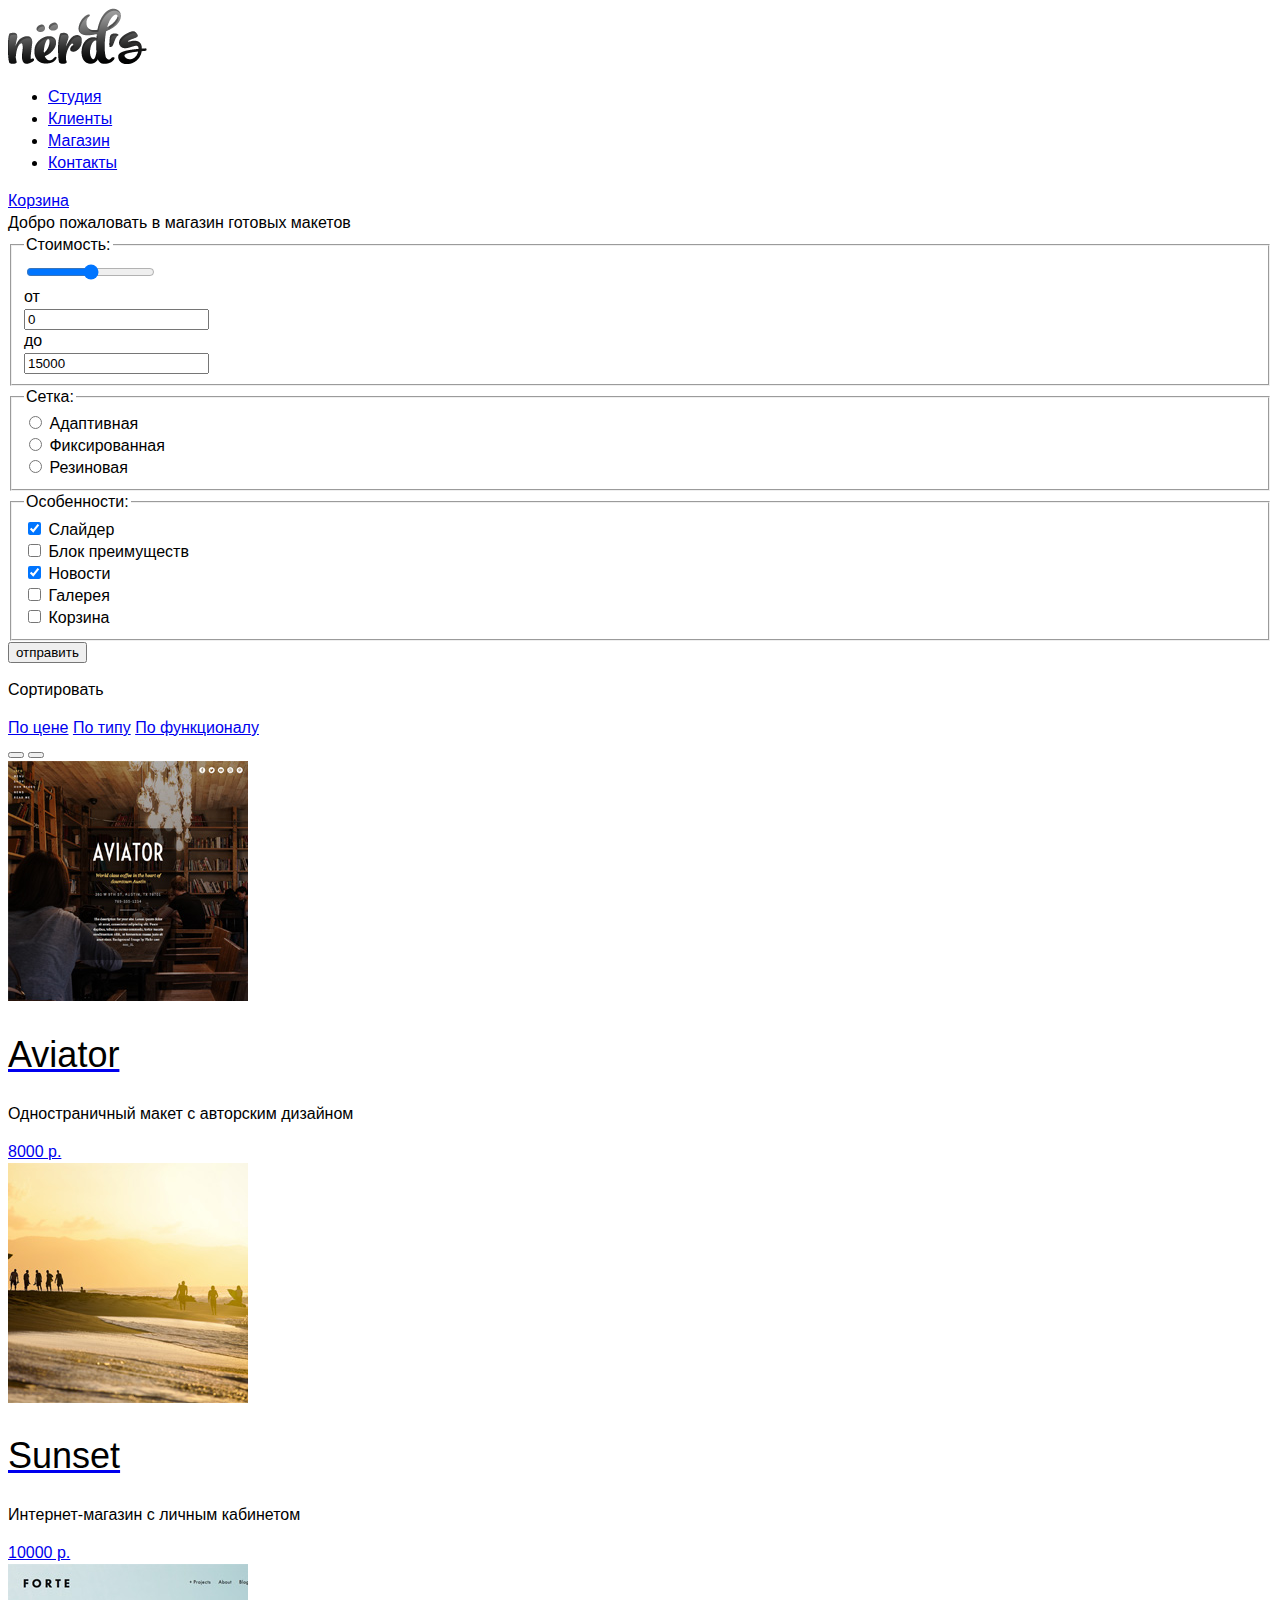
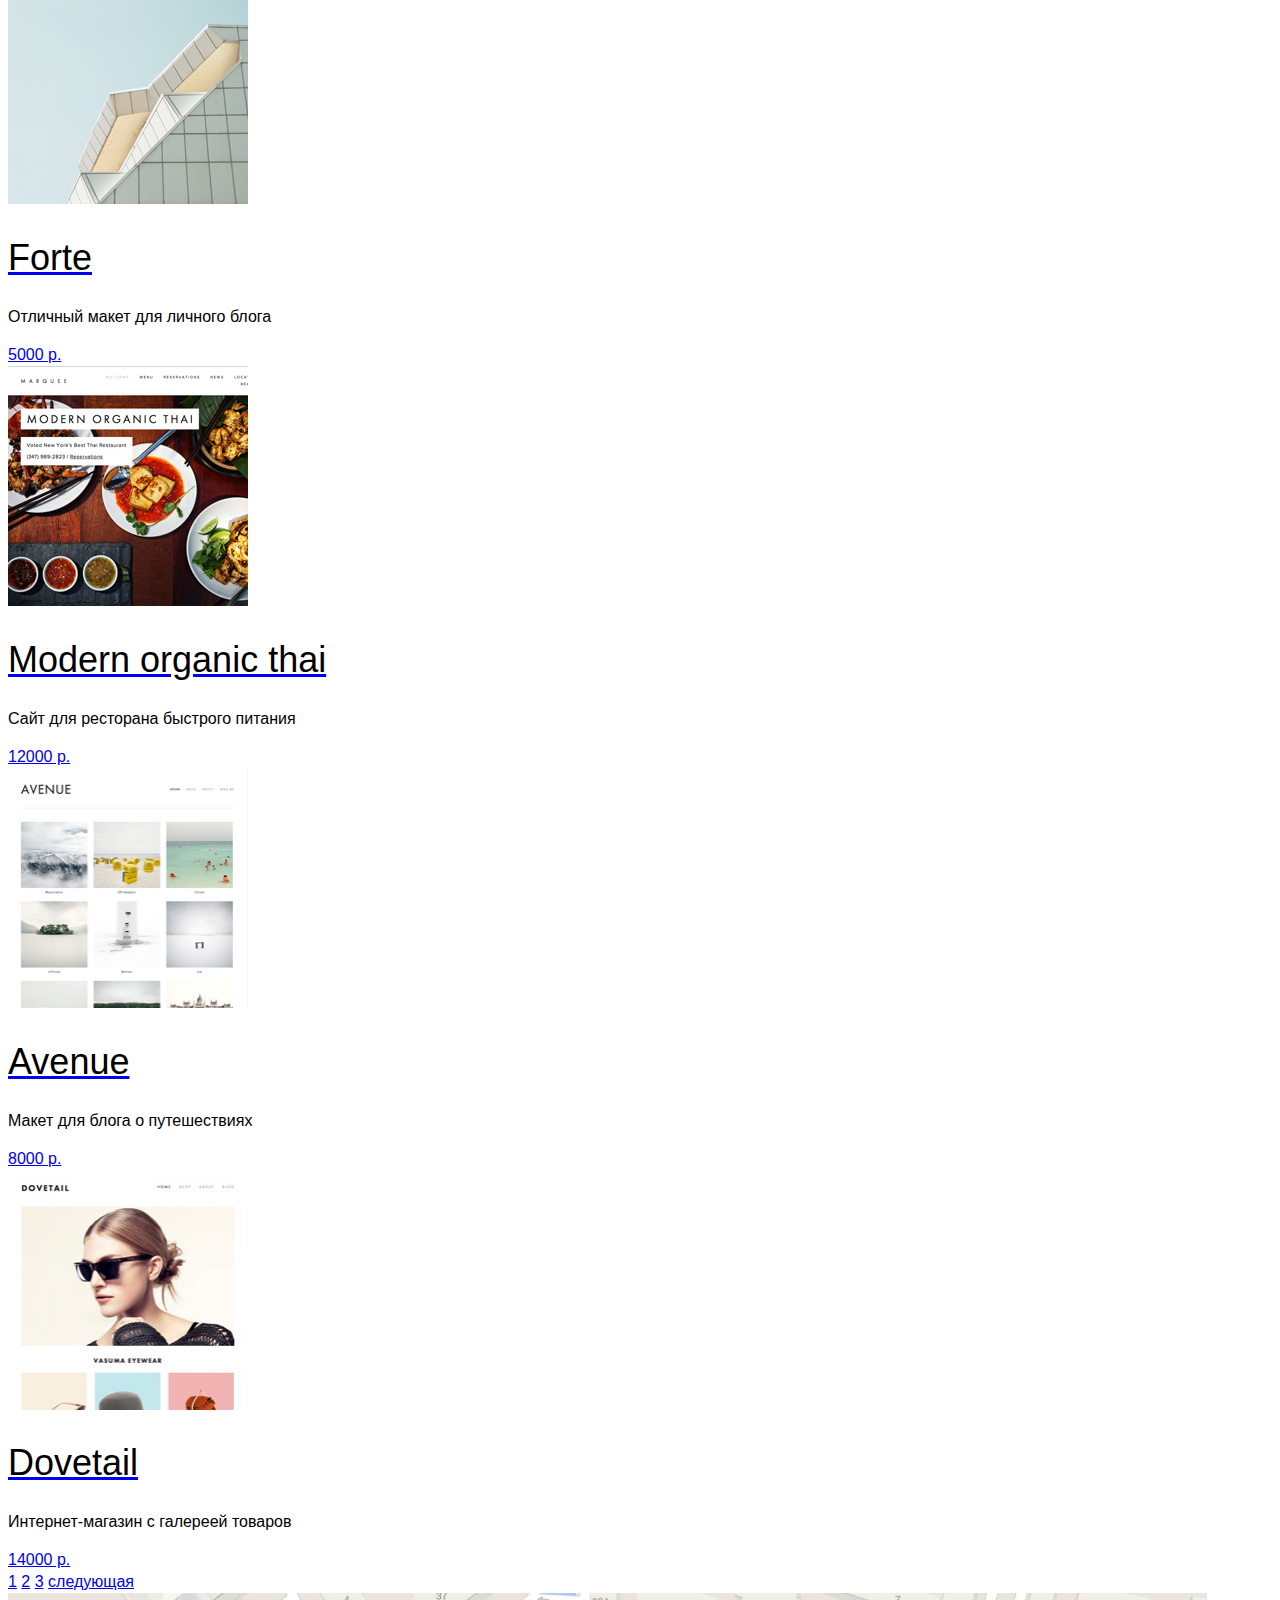
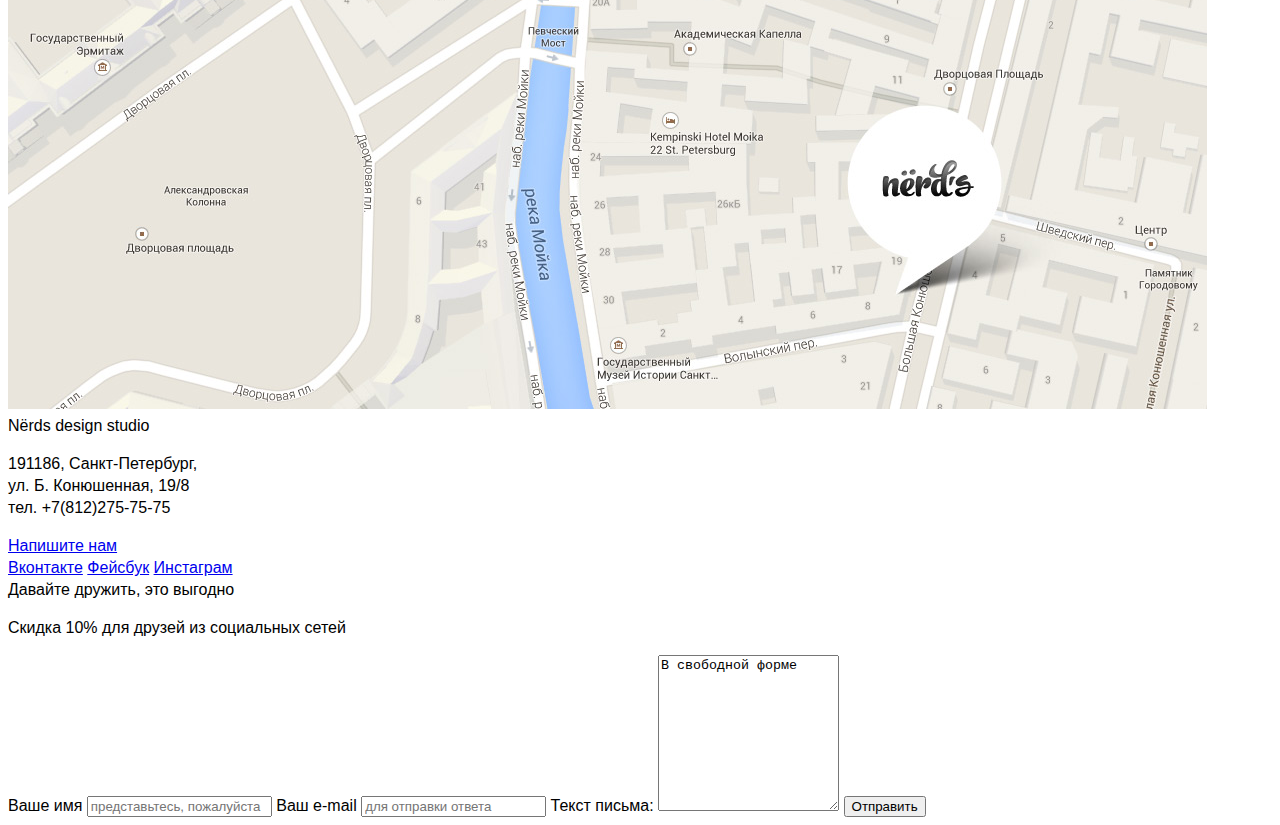
==== catalog.html @ 2f283fb2 "Внес правки" ====
<!DOCTYPE html>
<html lang="ru">
<head>
	<meta charset="utf-8">
	<title>Нёрдс</title>
	<link href="css/style.css" rel="stylesheet">
</head>
<body>
	<header class="main-header">
		<div class="container">
			<div class="index-logo">
        <img src="img/header-logo.png" width="139" height="56" alt="Нёрдс">
      </div>
			<nav class="main-navigation">
				<ul>
					<li class="active">
						<a href="#">Студия</a>
					</li>
					<li>
						<a href="#">Клиенты</a>
					</li>
					<li>
						<a href="#">Магазин</a>
					</li>
					<li>
						<a href="#">Контакты</a>
					</li>
				</ul>
			</nav>
			<div class="user-block">
      	<a href="#" class="basket">Корзина</a>
			</div>
			<div class="header-slogan">Добро пожаловать в магазин  готовых макетов</div>
		</div>
	</header>
	<main class="container">
		<div class="sidebar">
			<form name="filter" action="/echo" method="get">
				<fieldset>
			  	<legend>Стоимость:</legend>
			  	<div class="price-range-wrapper">
			  		<input type="range" name="price-range" id="price-range-field">
			  	</div>
			  	<div class="from-field-wrapper">
			  	  <label for="from-field">от</label><br>
						<input type="text" name="from" value="0" id="from-field">
					</div>
					<div class="to-field-wrapper">
						<label for="to-field">до</label><br>
					  <input type="text" name="to" value="15000" id="to-field"><br>
					</div>
				</fieldset>
				<fieldset>
        	<legend>Сетка:</legend>
        	<div class="layout-field-wrapper">
						<input type="radio" name="layout" id="adaptive">
						<label for="adaptive">Адаптивная</label><br>
					</div>
					<div class="layout-field-wrapper">
						<input type="radio" name="layout" id="fixed">
						<label for="fixed">Фиксированная</label><br>
					</div>
					<div class="layout-field-wrapper">
						<input type="radio" name="layout" id="fluid">
						<label for="fluid">Резиновая</label><br>
					</div>
				</fieldset>
				<fieldset>
        	<legend>Особенности:</legend>
        	<div class="features-field-wrapper">
						<input type="checkbox" name="slider" id="slider-field" checked>
						<label for="slider-field">Слайдер</label><br>
					</div>
					<div class="features-field-wrapper">
        		<input type="checkbox" name="features" id="fetures-field">
        		<label for="fetures-field">Блок преимуществ</label><br>
        	</div>
        	<div class="features-field-wrapper">
        		<input type="checkbox" name="news" id="news-field" checked>
        		<label for="news-field">Новости</label><br>
        	</div>
        	<div class="features-field-wrapper">
        		<input type="checkbox" name="gallery" id="gallery-field">
        		<label for="gallery-field">Галерея</label><br>
        	</div>
        	<div class="features-field-wrapper">
        		<input type="checkbox" name="basket" id="basket-fied">
        		<label for="basket-fied">Корзина</label><br>
        	</div>
        </fieldset>
        <input type="submit" value="отправить">
			</form>
		</div>
    <div class="index-content">
	  	<div class="gallery-sorting-tools">
	  		<p>Сортировать</p>
	  		<div class="sorting-btn-wrapper">
	  			<a class="sorting-btn" href="#">По цене</a>
	  			<a class="sorting-btn" href="#">По типу</a>
	  			<a class="sorting-btn" href="#">По функционалу</a>
	  		</div>
	  		<div class="sorting-item-wrapper">
	  			<button class="sorting-item"></button>
	  			<button class="sorting-item"></button>
	  		</div>
	  	</div>
	  	<div class="gallery">
	  		<div class="gallery-item">
	  			<img src="img/item-image1.jpg" width="240" height="240" alt="Aviator">
        	<div class="gallery-item-description">
        		<a class="gallery-item-name" href="#">
        			<h2>Aviator</h2>
        		</a>
        		<p>Одностраничный макет с авторским дизайном</p>
        		<a class="btn" href="#">8000 р.</a>
        	</div>
	  		</div>
	  		<div class="gallery-item">
	  			<img src="img/item-image2.jpg" width="240" height="240" alt="Sunset">
        	<div class="gallery-item-description">
        		<a class="gallery-item-name" href="#">
        			<h2>Sunset</h2>
        		</a>
        		<p>Интернет-магазин с личным кабинетом</p>
        		<a class="btn" href="#">10000 р.</a>
        	</div>
	  		</div>
	  		<div class="gallery-item">
	  			<img src="img/item-image3.jpg" width="240" height="240" alt="Forte">
        	<div class="gallery-item-description">
        		<a class="gallery-item-name" href="#">
        			<h2>Forte</h2>
        		</a>
        		<p>Отличный макет для личного блога</p>
        		<a class="btn" href="#">5000 р.</a>
        	</div>
	  		</div>
	  		<div class="gallery-item">
	  			<img src="img/item-image4.jpg" width="240" height="240" alt="Modern organic thai">
        	<div class="gallery-item-description">
        		<a class="gallery-item-name" href="#">
        			<h2>Modern organic thai</h2>
        		</a>
        		<p>Сайт для ресторана быстрого питания</p>
        		<a class="btn" href="#">12000 р.</a>
        	</div>
	  		</div>
	  		<div class="gallery-item">
        	<img src="img/item-image5.jpg" width="240" height="240" alt="Avenue" >
        	<div class="gallery-item-description">
        		<a class="gallery-item-name" href="#">
							<h2>Avenue</h2>
						</a>
        		<p>Макет для блога  о путешествиях</p>
        		<a class="btn" href="#">8000 р.</a>
        	</div>
	  		</div>
	  		<div class="gallery-item">
	  			<img src="img/item-image6.jpg" width="240" height="240" alt="Dovetail">
        	<div class="gallery-item-description">
        		<a class="gallery-item-name" href="#">
        			<h2>Dovetail</h2>
        		</a>
        		<p>Интернет-магазин с галереей товаров</p>
        		<a class="btn" href="#">14000 р.</a>
        	</div>
	  		</div>
      </div>
	    <div class="gallery-paginator">
	  		<a href="#" class="btn">1</a>
        <a href="#" class="btn">2</a>
        <a href="#" class="btn">3</a>
        <a href="#" class="btn gallery-next">следующая</a>
	  	</div>
		</div>
		<div class="map">
      <img src="img/map.jpg" width="1199" height="416" alt="map">
  		<div class="contacts">
  			<div class="contacts-title">Nёrds design studio</div>
  			<p>
        191186, Санкт-Петербург,<br>
  			ул. Б. Конюшенная, 19/8<br>
  			тел. +7(812)275-75-75
        </p>
  			<a href="#" class="btn-contacts">Напишите нам</a>
  		</div>
  	</div>
	</main>
	<footer class="main-footer">
	 	<div class="container">
			<div class="footer-social">
				<a href="#" class="social-btn social-btn-vk">Вконтакте</a>
        <a href="#" class="social-btn social-btn-fb">Фейсбук</a>
        <a href="#" class="social-btn social-btn-inst">Инстаграм</a>
      </div>
      <div class="footer-text-wrapper">
      	<div class="footer-slogan">Давайте дружить, это выгодно</div>
      	<p>Скидка 10% для друзей из социальных сетей</p>
      </div>
		</div>
	</footer>
	<div class="write-us">
    <form action="/echo" method="post">
      <div class="close-window"></div>
        <label for="name-field">Ваше имя</label>
      	<input type="text" name="name" value="" id="name-field" placeholder="представьтесь, пожалуйста">
      	<label for="email-field">Ваш e-mail</label>
      	<input type="text" name="email" value="" id="email-field" placeholder="для отправки ответа">
      	<label for="cooment-field">Текст письма:</label>
      	<textarea name="comment" id="cooment-field" rows="10">В свободной форме</textarea>
      	<button type="submit" class="btn-feedback">Отправить</button>
      </form>
  </div>
</body>
</html>
---- css/style.css ----
body {
	font-size: 16px;
	line-height: 22px;
	color: #000000;
	font-weight: normal;
	font-family: "Roboto Medium", "Arial", sans-serif;
}
h1 {
	font-size: 36px;
	line-height: 36px;
	color: #000000;
	font-weight: normal;
	font-family: "Roboto Medium", "Arial", sans-serif;
	}
h2 {
	font-size: 36px;
	line-height: 36px;
	color: #000000;
	font-weight: normal;
	font-family: "Roboto Medium", "Arial", sans-serif;
	}
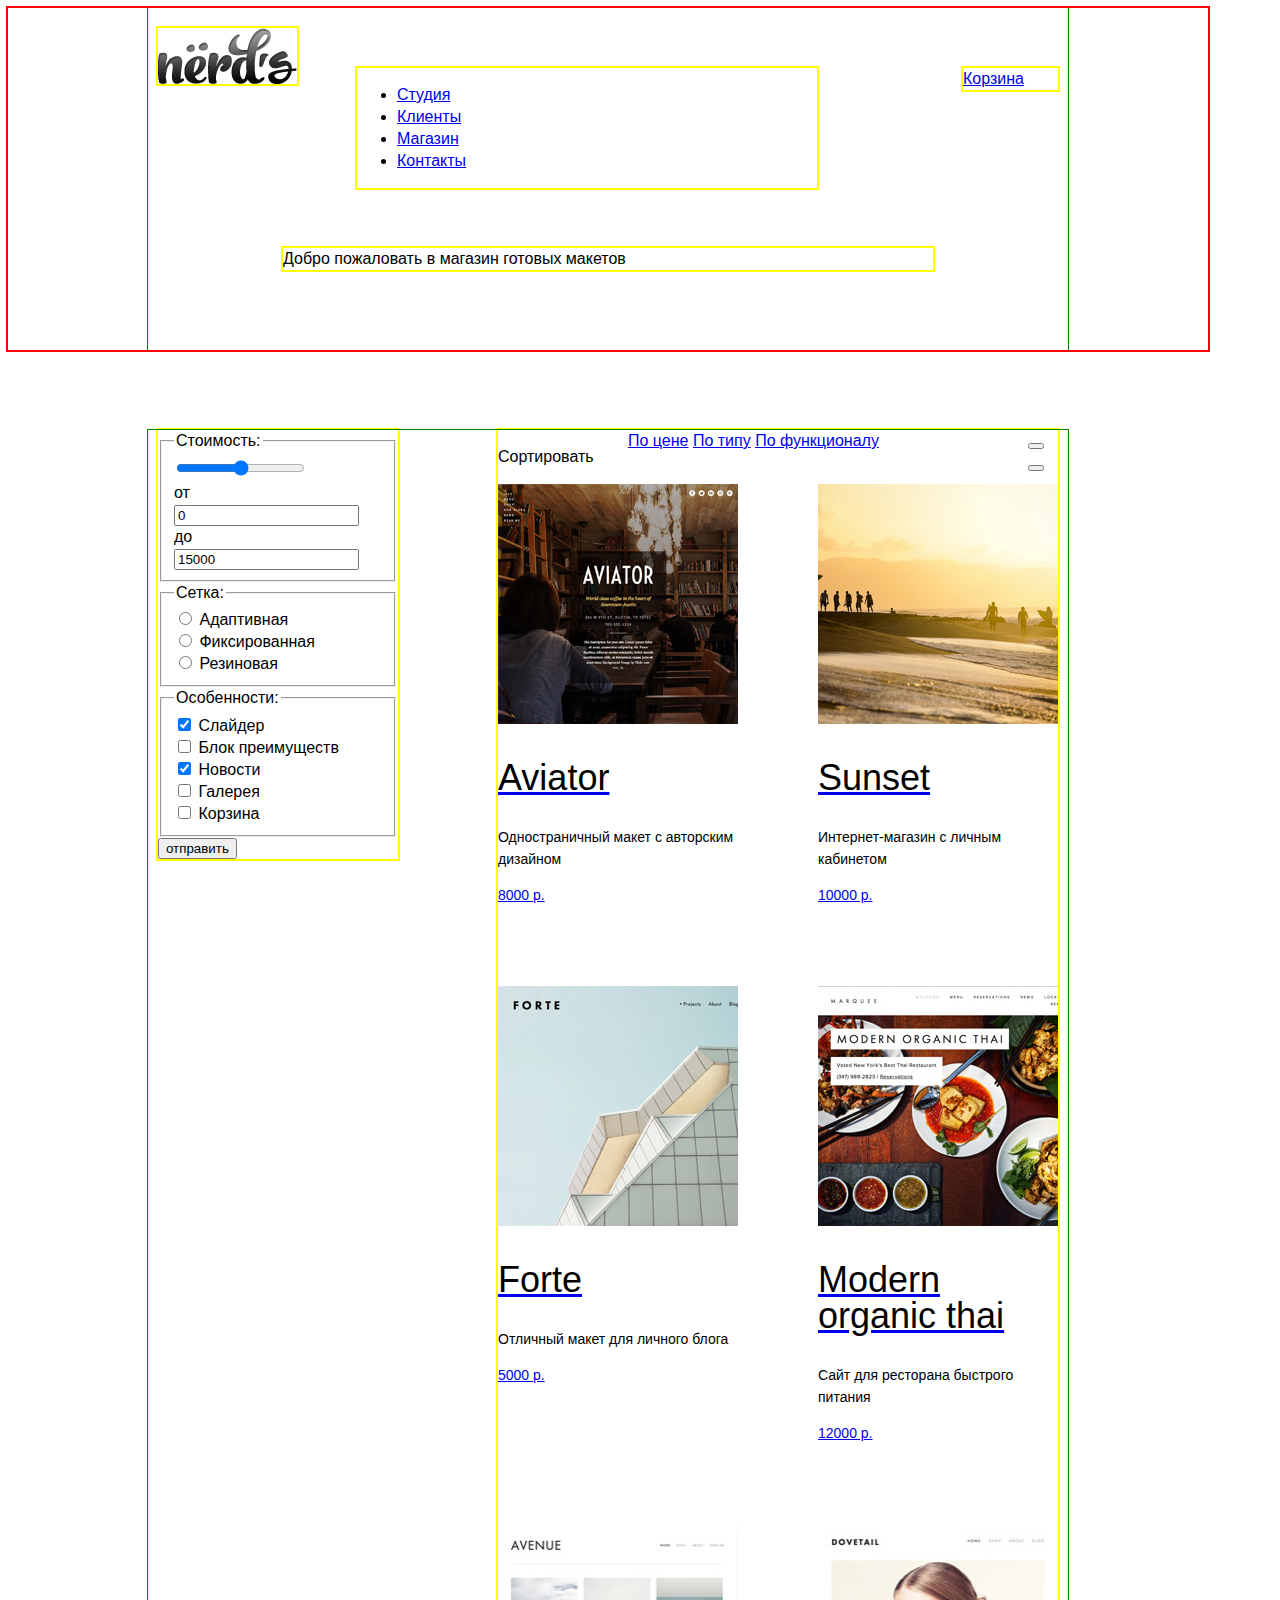
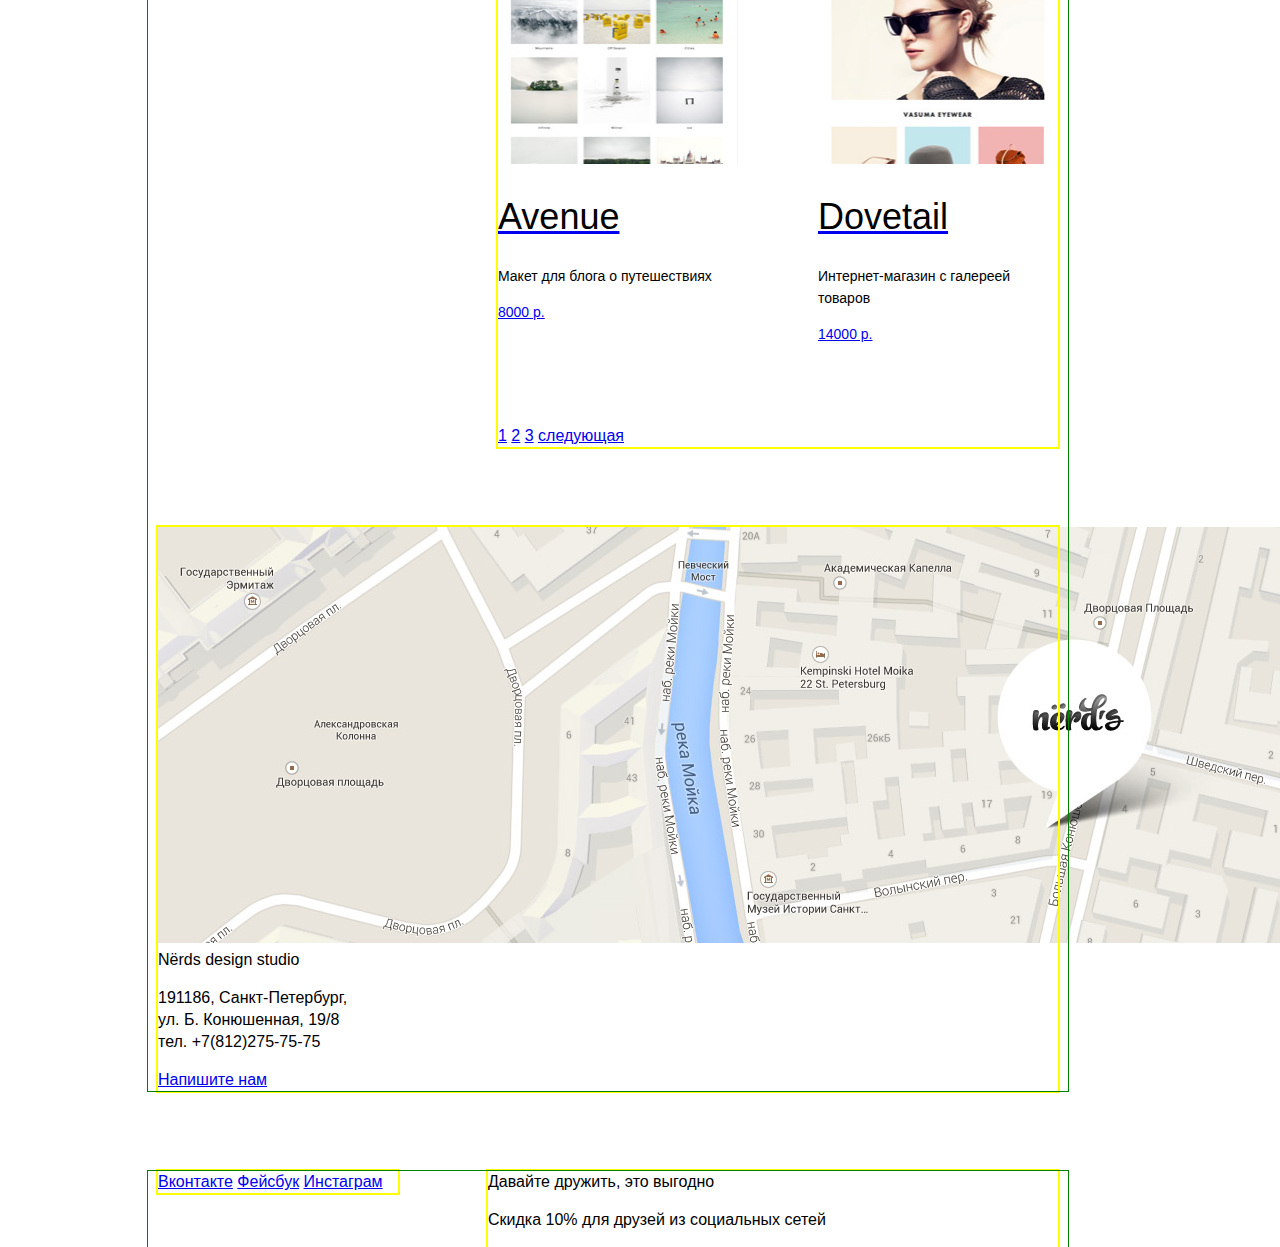
==== commit 7fd3d131: "Построил сетки" ====
--- a/catalog.html
+++ b/catalog.html
@@ -7,7 +7,7 @@
 </head>
 <body>
 	<header class="main-header">
-		<div class="container">
+		<div class="container clearfix">
 			<div class="index-logo">
         <img src="img/header-logo.png" width="139" height="56" alt="Нёрдс">
       </div>
@@ -91,8 +91,8 @@
         <input type="submit" value="отправить">
 			</form>
 		</div>
-    <div class="index-content">
-	  	<div class="gallery-sorting-tools">
+    <div class="index-content-catalog">
+	  	<div class="gallery-sorting-tools clearfix">
 	  		<p>Сортировать</p>
 	  		<div class="sorting-btn-wrapper">
 	  			<a class="sorting-btn" href="#">По цене</a>
@@ -173,7 +173,7 @@
         <a href="#" class="btn gallery-next">следующая</a>
 	  	</div>
 		</div>
-		<div class="map">
+		<div class="map-catalog">
       <img src="img/map.jpg" width="1199" height="416" alt="map">
   		<div class="contacts">
   			<div class="contacts-title">Nёrds design studio</div>
@@ -187,7 +187,7 @@
   	</div>
 	</main>
 	<footer class="main-footer">
-	 	<div class="container">
+	 	<div class="container clearfix">
 			<div class="footer-social">
 				<a href="#" class="social-btn social-btn-vk">Вконтакте</a>
         <a href="#" class="social-btn social-btn-fb">Фейсбук</a>
--- a/css/style.css
+++ b/css/style.css
@@ -1,4 +1,6 @@
 body {
+	width: 1200px;
+	height: 2256px;
 	font-size: 16px;
 	line-height: 22px;
 	color: #000000;
@@ -19,4 +21,164 @@
 	font-weight: normal;
 	font-family: "Roboto Medium", "Arial", sans-serif;
 	}
-	+.clearfix:after {
+	content: "";
+	display: table;
+	clear: both;
+	}
+.container {
+	width: 900px;
+	margin: 0 auto;
+	padding: 0 10px;
+	outline: 1px solid green;
+}
+.main-header {
+	margin-bottom: 80px;
+	outline: 2px solid red;
+	min-height: 70px;
+  }
+.index-logo {
+	float: left;
+	width: 139px;
+	height: 56px;
+	margin-right: 60px;
+	margin-top: 20px;
+	outline: 2px solid yellow;
+}
+.main-navigation {
+	float: left;
+	width: 460px;
+	outline: 2px solid yellow;
+	margin-top: 60px;
+	margin-bottom: 60px;
+		
+}
+.user-block {
+	float: right;
+	width: 95px;
+	outline: 2px solid yellow;
+	margin-top: 60px;
+}
+.slider {
+	clear: both;
+	outline: 2px solid yellow;
+	margin-bottom: 80px;
+}
+.slider-item:nth-child(2), .slider-item:nth-child(3)  {
+	display: none;
+}
+.slider-column-left {
+	float: left;
+	width: 400px;
+}
+.slider-column-right {
+	float: right;
+	width: 338px;
+}
+.features {
+	outline: 2px solid yellow;
+	margin-bottom: 80px;
+}
+.sites {
+	float: left;
+	width: 240px;
+	margin-right: 80px;
+}
+.apps {
+	float: left;
+	width: 240px;
+}
+.presentations {
+	float: right;
+	width: 240px;
+}
+.index-content {
+	margin-bottom: 80px;
+	outline: 2px solid yellow;
+}
+.index-content-row1 {
+	margin-bottom: 60px;
+}
+.index-content-left {
+	float: left;
+	width: 630px;
+	outline: 2px solid yellow;
+}
+.index-content-right {
+	float: right;
+	width: 240px;
+	outline: 2px solid yellow;
+}
+.portfolio {
+	margin-bottom: 90px;
+	outline: 2px solid yellow;
+}
+.map {
+	outline: 2px solid yellow;
+}
+.main-footer {
+	margin-top: 80px;
+	outline: 1px soild red;
+}
+.write-us {
+	display: none;
+}
+.footer-social {
+	float: left;
+	width: 240px;
+	margin-right: 70px;
+	outline: 2px solid yellow;
+}
+.footer-text-wrapper {
+	float: right;
+	width: 570px;
+	outline: 2px solid yellow;
+}
+.header-slogan {
+	clear: both;
+	width: 650px;
+	margin: 80px auto;
+	outline: 2px solid yellow;
+}
+.sidebar {
+	float: left;
+	width: 240px;
+	outline: 2px solid yellow;
+}
+.index-content-catalog {
+	float: right;
+	width: 560px;
+	outline: 2px solid yellow;
+	margin-bottom: 80px;
+}
+.gallery {
+	font-size: 0;
+}
+.gallery-item {
+	display: inline-block;
+	width: 240px;
+  font-size: 14px;
+	vertical-align: top;
+	margin-right: 80px;
+	margin-bottom: 80px;
+}
+.gallery-item:nth-child(2n) {
+	margin-right: 0;
+}
+.gallery-sorting-tools p {
+	float: left;
+	width: 90px;
+	margin-right: 40px;
+}
+.sorting-btn-wrapper {
+	float: left;
+	width: 310px;
+}
+.sorting-item-wrapper {
+	float: right;
+	width: 30px;
+}
+.map-catalog {
+	clear: both;
+	outline: 2px solid yellow; 
+}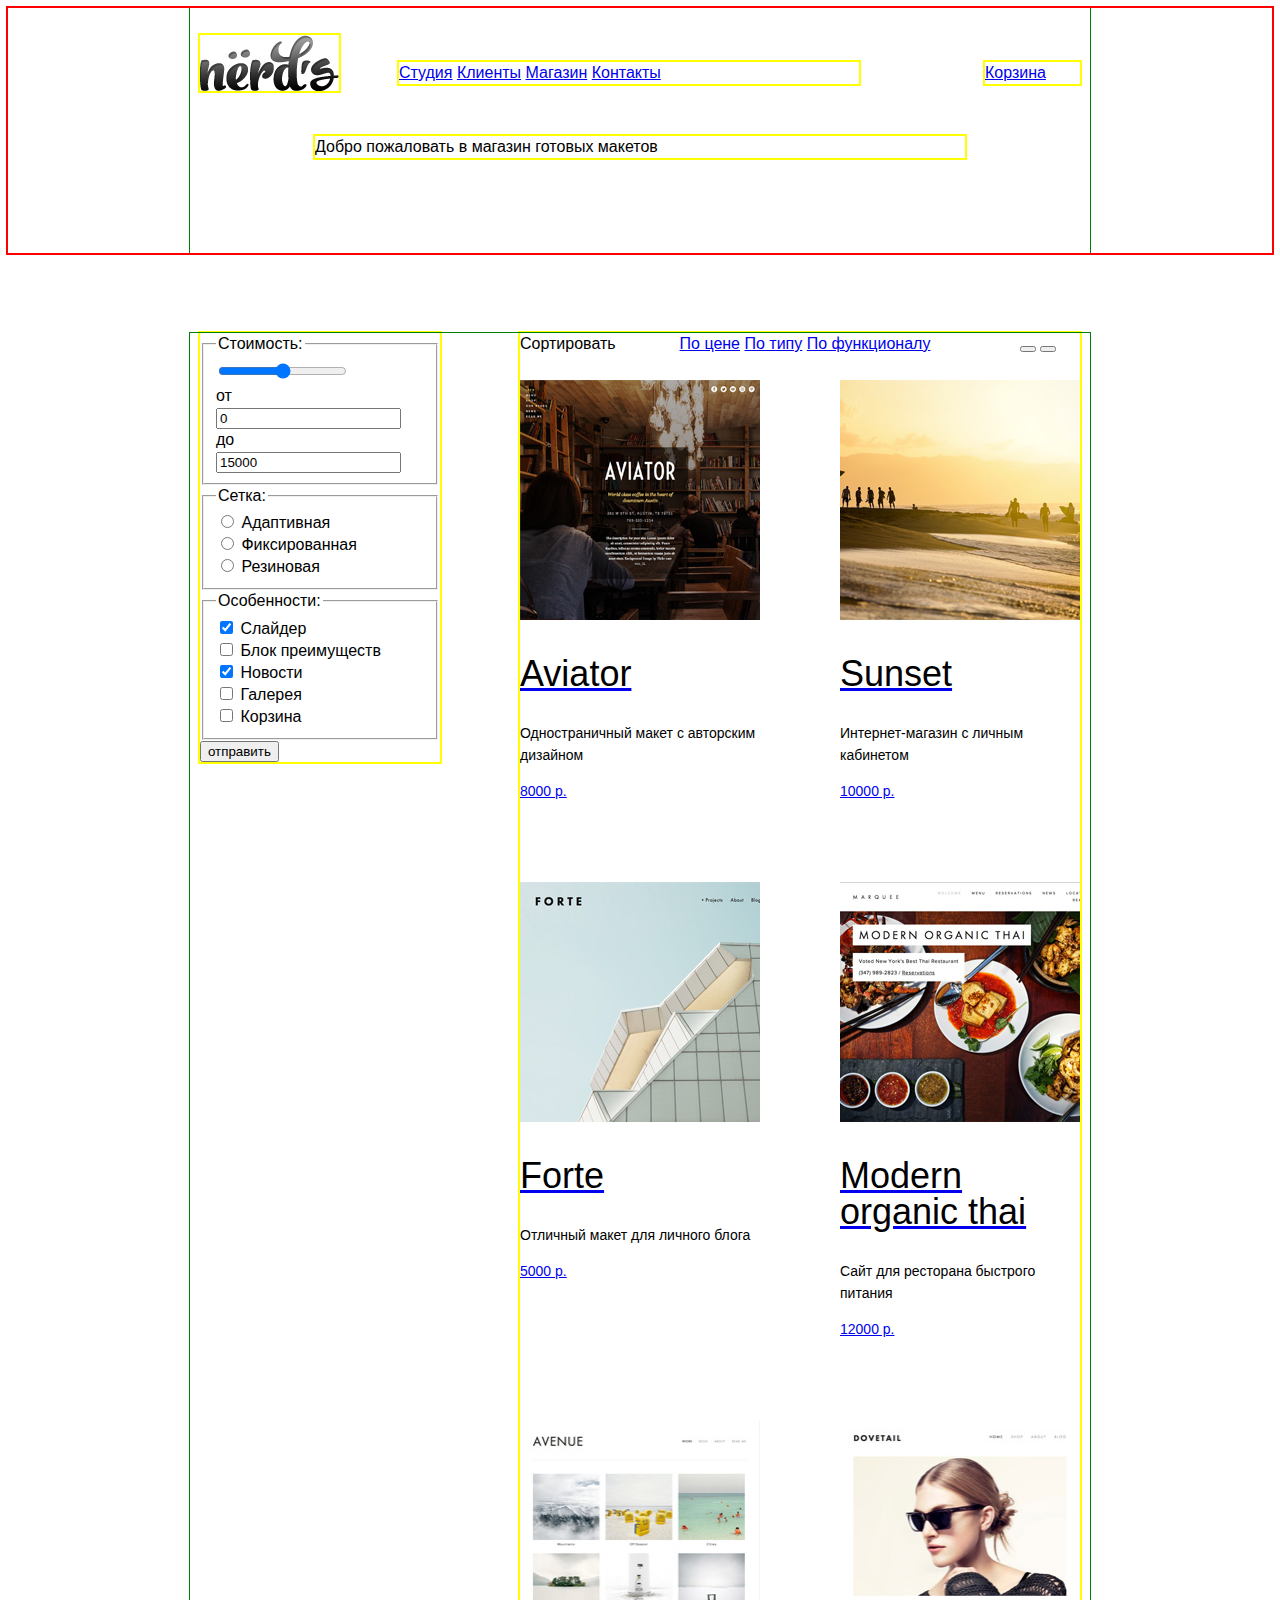
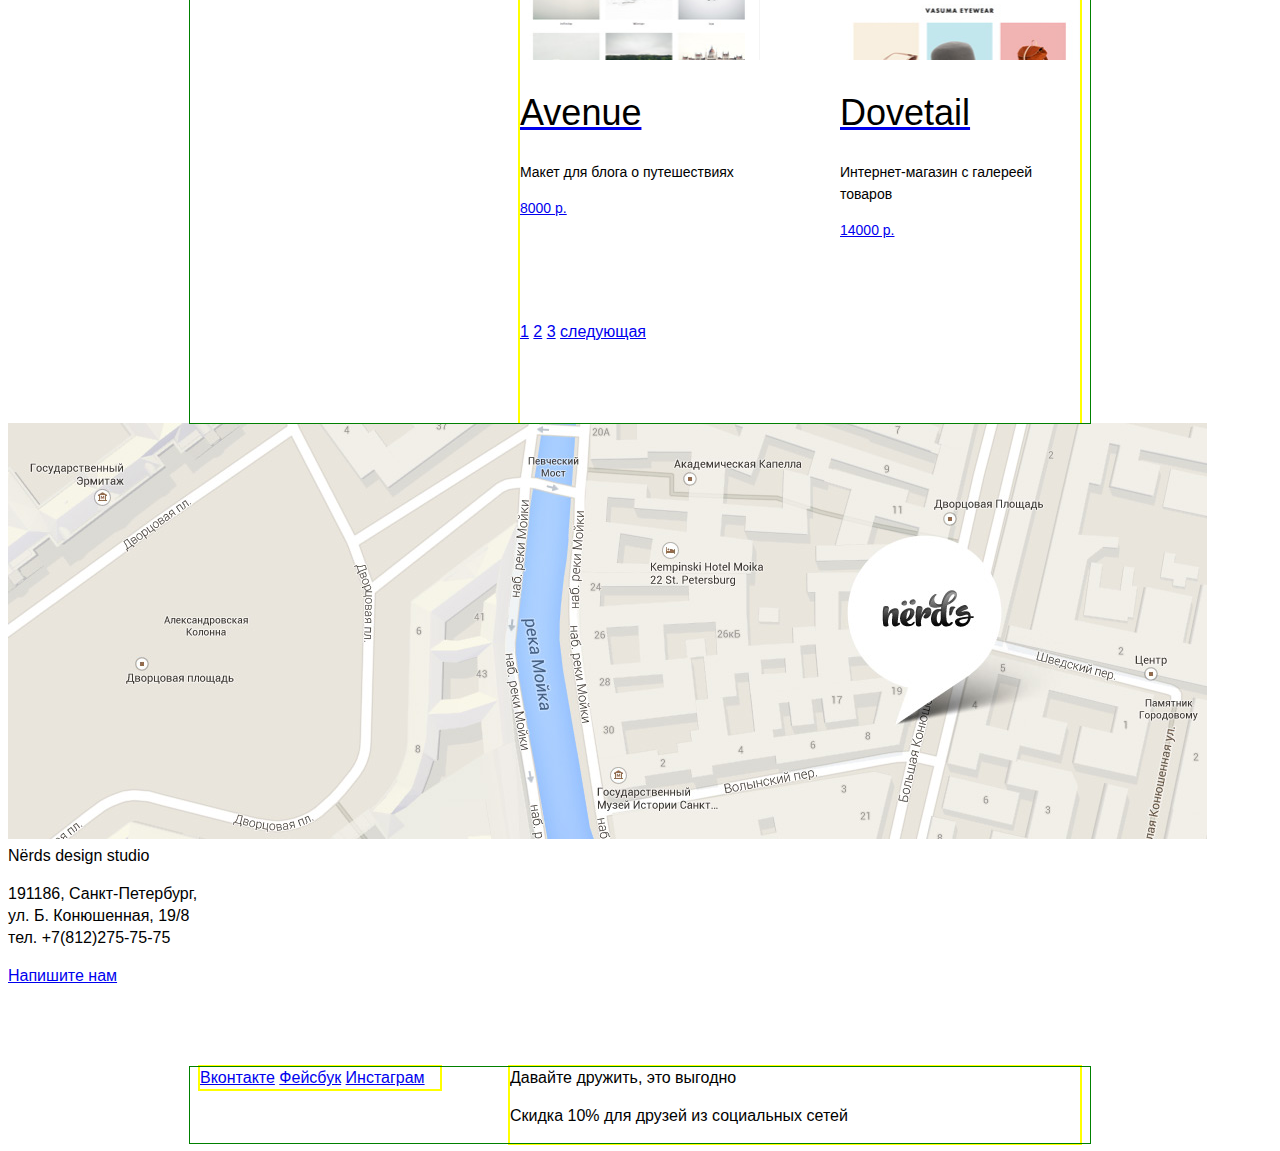
==== commit 9d7055e3: "Поправил сетки" ====
--- a/catalog.html
+++ b/catalog.html
@@ -8,183 +8,188 @@
 <body>
 	<header class="main-header">
 		<div class="container clearfix">
-			<div class="index-logo">
-        <img src="img/header-logo.png" width="139" height="56" alt="Нёрдс">
-      </div>
-			<nav class="main-navigation">
-				<ul>
-					<li class="active">
-						<a href="#">Студия</a>
-					</li>
-					<li>
-						<a href="#">Клиенты</a>
-					</li>
-					<li>
-						<a href="#">Магазин</a>
-					</li>
-					<li>
-						<a href="#">Контакты</a>
-					</li>
-				</ul>
-			</nav>
-			<div class="user-block">
-      	<a href="#" class="basket">Корзина</a>
-			</div>
-			<div class="header-slogan">Добро пожаловать в магазин  готовых макетов</div>
+			<div class="main-header-top clearfix">
+				<div class="index-logo">
+	        <img src="img/header-logo.png" width="139" height="56" alt="Нёрдс">
+	      </div>
+				<nav class="main-navigation">
+					<ul>
+						<li class="active">
+							<a href="#">Студия</a>
+						</li>
+						<li>
+							<a href="#">Клиенты</a>
+						</li>
+						<li>
+							<a href="#">Магазин</a>
+						</li>
+						<li>
+							<a href="#">Контакты</a>
+						</li>
+					</ul>
+				</nav>
+				<div class="user-block">
+	      	<a href="#" class="basket">Корзина</a>
+				</div>
+			</div>
+			<div class="header-slogan">Добро пожаловать в магазин  готовых макетов
+			</div>
 		</div>
 	</header>
-	<main class="container">
-		<div class="sidebar">
-			<form name="filter" action="/echo" method="get">
-				<fieldset>
-			  	<legend>Стоимость:</legend>
-			  	<div class="price-range-wrapper">
-			  		<input type="range" name="price-range" id="price-range-field">
-			  	</div>
-			  	<div class="from-field-wrapper">
-			  	  <label for="from-field">от</label><br>
-						<input type="text" name="from" value="0" id="from-field">
-					</div>
-					<div class="to-field-wrapper">
-						<label for="to-field">до</label><br>
-					  <input type="text" name="to" value="15000" id="to-field"><br>
-					</div>
-				</fieldset>
-				<fieldset>
-        	<legend>Сетка:</legend>
-        	<div class="layout-field-wrapper">
-						<input type="radio" name="layout" id="adaptive">
-						<label for="adaptive">Адаптивная</label><br>
-					</div>
-					<div class="layout-field-wrapper">
-						<input type="radio" name="layout" id="fixed">
-						<label for="fixed">Фиксированная</label><br>
-					</div>
-					<div class="layout-field-wrapper">
-						<input type="radio" name="layout" id="fluid">
-						<label for="fluid">Резиновая</label><br>
-					</div>
-				</fieldset>
-				<fieldset>
-        	<legend>Особенности:</legend>
-        	<div class="features-field-wrapper">
-						<input type="checkbox" name="slider" id="slider-field" checked>
-						<label for="slider-field">Слайдер</label><br>
-					</div>
-					<div class="features-field-wrapper">
-        		<input type="checkbox" name="features" id="fetures-field">
-        		<label for="fetures-field">Блок преимуществ</label><br>
-        	</div>
-        	<div class="features-field-wrapper">
-        		<input type="checkbox" name="news" id="news-field" checked>
-        		<label for="news-field">Новости</label><br>
-        	</div>
-        	<div class="features-field-wrapper">
-        		<input type="checkbox" name="gallery" id="gallery-field">
-        		<label for="gallery-field">Галерея</label><br>
-        	</div>
-        	<div class="features-field-wrapper">
-        		<input type="checkbox" name="basket" id="basket-fied">
-        		<label for="basket-fied">Корзина</label><br>
-        	</div>
-        </fieldset>
-        <input type="submit" value="отправить">
-			</form>
-		</div>
-    <div class="index-content-catalog">
-	  	<div class="gallery-sorting-tools clearfix">
-	  		<p>Сортировать</p>
-	  		<div class="sorting-btn-wrapper">
-	  			<a class="sorting-btn" href="#">По цене</a>
-	  			<a class="sorting-btn" href="#">По типу</a>
-	  			<a class="sorting-btn" href="#">По функционалу</a>
-	  		</div>
-	  		<div class="sorting-item-wrapper">
-	  			<button class="sorting-item"></button>
-	  			<button class="sorting-item"></button>
-	  		</div>
-	  	</div>
-	  	<div class="gallery">
-	  		<div class="gallery-item">
-	  			<img src="img/item-image1.jpg" width="240" height="240" alt="Aviator">
-        	<div class="gallery-item-description">
-        		<a class="gallery-item-name" href="#">
-        			<h2>Aviator</h2>
-        		</a>
-        		<p>Одностраничный макет с авторским дизайном</p>
-        		<a class="btn" href="#">8000 р.</a>
-        	</div>
-	  		</div>
-	  		<div class="gallery-item">
-	  			<img src="img/item-image2.jpg" width="240" height="240" alt="Sunset">
-        	<div class="gallery-item-description">
-        		<a class="gallery-item-name" href="#">
-        			<h2>Sunset</h2>
-        		</a>
-        		<p>Интернет-магазин с личным кабинетом</p>
-        		<a class="btn" href="#">10000 р.</a>
-        	</div>
-	  		</div>
-	  		<div class="gallery-item">
-	  			<img src="img/item-image3.jpg" width="240" height="240" alt="Forte">
-        	<div class="gallery-item-description">
-        		<a class="gallery-item-name" href="#">
-        			<h2>Forte</h2>
-        		</a>
-        		<p>Отличный макет для личного блога</p>
-        		<a class="btn" href="#">5000 р.</a>
-        	</div>
-	  		</div>
-	  		<div class="gallery-item">
-	  			<img src="img/item-image4.jpg" width="240" height="240" alt="Modern organic thai">
-        	<div class="gallery-item-description">
-        		<a class="gallery-item-name" href="#">
-        			<h2>Modern organic thai</h2>
-        		</a>
-        		<p>Сайт для ресторана быстрого питания</p>
-        		<a class="btn" href="#">12000 р.</a>
-        	</div>
-	  		</div>
-	  		<div class="gallery-item">
-        	<img src="img/item-image5.jpg" width="240" height="240" alt="Avenue" >
-        	<div class="gallery-item-description">
-        		<a class="gallery-item-name" href="#">
-							<h2>Avenue</h2>
-						</a>
-        		<p>Макет для блога  о путешествиях</p>
-        		<a class="btn" href="#">8000 р.</a>
-        	</div>
-	  		</div>
-	  		<div class="gallery-item">
-	  			<img src="img/item-image6.jpg" width="240" height="240" alt="Dovetail">
-        	<div class="gallery-item-description">
-        		<a class="gallery-item-name" href="#">
-        			<h2>Dovetail</h2>
-        		</a>
-        		<p>Интернет-магазин с галереей товаров</p>
-        		<a class="btn" href="#">14000 р.</a>
-        	</div>
-	  		</div>
-      </div>
-	    <div class="gallery-paginator">
-	  		<a href="#" class="btn">1</a>
-        <a href="#" class="btn">2</a>
-        <a href="#" class="btn">3</a>
-        <a href="#" class="btn gallery-next">следующая</a>
-	  	</div>
+	<main>
+		<div class="container clearfix">
+			<div class="sidebar">
+				<form name="filter" action="/echo" method="get">
+					<fieldset>
+				  	<legend>Стоимость:</legend>
+				  	<div class="price-range-wrapper">
+				  		<input type="range" name="price-range" id="price-range-field">
+				  	</div>
+				  	<div class="from-field-wrapper">
+				  	  <label for="from-field">от</label><br>
+							<input type="text" name="from" value="0" id="from-field">
+						</div>
+						<div class="to-field-wrapper">
+							<label for="to-field">до</label><br>
+						  <input type="text" name="to" value="15000" id="to-field"><br>
+						</div>
+					</fieldset>
+					<fieldset>
+	        	<legend>Сетка:</legend>
+	        	<div class="layout-field-wrapper">
+							<input type="radio" name="layout" id="adaptive">
+							<label for="adaptive">Адаптивная</label><br>
+						</div>
+						<div class="layout-field-wrapper">
+							<input type="radio" name="layout" id="fixed">
+							<label for="fixed">Фиксированная</label><br>
+						</div>
+						<div class="layout-field-wrapper">
+							<input type="radio" name="layout" id="fluid">
+							<label for="fluid">Резиновая</label><br>
+						</div>
+					</fieldset>
+					<fieldset>
+	        	<legend>Особенности:</legend>
+	        	<div class="features-field-wrapper">
+							<input type="checkbox" name="slider" id="slider-field" checked>
+							<label for="slider-field">Слайдер</label><br>
+						</div>
+						<div class="features-field-wrapper">
+	        		<input type="checkbox" name="features" id="fetures-field">
+	        		<label for="fetures-field">Блок преимуществ</label><br>
+	        	</div>
+	        	<div class="features-field-wrapper">
+	        		<input type="checkbox" name="news" id="news-field" checked>
+	        		<label for="news-field">Новости</label><br>
+	        	</div>
+	        	<div class="features-field-wrapper">
+	        		<input type="checkbox" name="gallery" id="gallery-field">
+	        		<label for="gallery-field">Галерея</label><br>
+	        	</div>
+	        	<div class="features-field-wrapper">
+	        		<input type="checkbox" name="basket" id="basket-fied">
+	        		<label for="basket-fied">Корзина</label><br>
+	        	</div>
+	        </fieldset>
+	        <input type="submit" value="отправить">
+				</form>
+			</div>
+	    <div class="index-content-catalog">
+		  	<div class="gallery-sorting-tools clearfix">
+		  		<p>Сортировать</p>
+		  		<div class="sorting-btn-wrapper">
+		  			<a class="sorting-btn" href="#">По цене</a>
+		  			<a class="sorting-btn" href="#">По типу</a>
+		  			<a class="sorting-btn" href="#">По функционалу</a>
+		  		</div>
+		  		<div class="sorting-item-wrapper">
+		  			<button class="sorting-item"></button>
+		  			<button class="sorting-item"></button>
+		  		</div>
+		  	</div>
+		  	<div class="gallery clearfix">
+		  		<div class="gallery-item">
+		  			<img src="img/item-image1.jpg" width="240" height="240" alt="Aviator">
+	        	<div class="gallery-item-description">
+	        		<a class="gallery-item-name" href="#">
+	        			<h2 class="gallery-item-title">Aviator</h2>
+	        		</a>
+	        		<p>Одностраничный макет с авторским дизайном</p>
+	        		<a class="btn" href="#">8000 р.</a>
+	        	</div>
+		  		</div>
+		  		<div class="gallery-item">
+		  			<img src="img/item-image2.jpg" width="240" height="240" alt="Sunset">
+	        	<div class="gallery-item-description">
+	        		<a class="gallery-item-name" href="#">
+	        			<h2 class="gallery-item-title">Sunset</h2>
+	        		</a>
+	        		<p>Интернет-магазин с личным кабинетом</p>
+	        		<a class="btn" href="#">10000 р.</a>
+	        	</div>
+		  		</div>
+		  		<div class="gallery-item">
+		  			<img src="img/item-image3.jpg" width="240" height="240" alt="Forte">
+	        	<div class="gallery-item-description">
+	        		<a class="gallery-item-name" href="#">
+	        			<h2 class="gallery-item-title">Forte</h2>
+	        		</a>
+	        		<p>Отличный макет для личного блога</p>
+	        		<a class="btn" href="#">5000 р.</a>
+	        	</div>
+		  		</div>
+		  		<div class="gallery-item">
+		  			<img src="img/item-image4.jpg" width="240" height="240" alt="Modern organic thai">
+	        	<div class="gallery-item-description">
+	        		<a class="gallery-item-name" href="#">
+	        			<h2 class="gallery-item-title">Modern organic thai</h2>
+	        		</a>
+	        		<p>Сайт для ресторана быстрого питания</p>
+	        		<a class="btn" href="#">12000 р.</a>
+	        	</div>
+		  		</div>
+		  		<div class="gallery-item">
+	        	<img src="img/item-image5.jpg" width="240" height="240" alt="Avenue" >
+	        	<div class="gallery-item-description">
+	        		<a class="gallery-item-name" href="#">
+								<h2 class="gallery-item-title">Avenue</h2>
+							</a>
+	        		<p>Макет для блога  о путешествиях</p>
+	        		<a class="btn" href="#">8000 р.</a>
+	        	</div>
+		  		</div>
+		  		<div class="gallery-item">
+		  			<img src="img/item-image6.jpg" width="240" height="240" alt="Dovetail">
+	        	<div class="gallery-item-description">
+	        		<a class="gallery-item-name" href="#">
+	        			<h2 class="gallery-item-title">Dovetail</h2>
+	        		</a>
+	        		<p>Интернет-магазин с галереей товаров</p>
+	        		<a class="btn" href="#">14000 р.</a>
+	        	</div>
+		  		</div>
+	      </div>
+		    <div class="gallery-paginator">
+		  		<a href="#" class="btn">1</a>
+	        <a href="#" class="btn">2</a>
+	        <a href="#" class="btn">3</a>
+	        <a href="#" class="btn gallery-next">следующая</a>
+		  	</div>
+			</div>
 		</div>
 		<div class="map-catalog">
-      <img src="img/map.jpg" width="1199" height="416" alt="map">
-  		<div class="contacts">
-  			<div class="contacts-title">Nёrds design studio</div>
-  			<p>
-        191186, Санкт-Петербург,<br>
-  			ул. Б. Конюшенная, 19/8<br>
-  			тел. +7(812)275-75-75
-        </p>
-  			<a href="#" class="btn-contacts">Напишите нам</a>
-  		</div>
-  	</div>
+	      <img src="img/map.jpg" width="1199" height="416" alt="map">
+	  		<div class="contacts">
+	  			<div class="contacts-title">Nёrds design studio</div>
+	  			<p>
+	        191186, Санкт-Петербург,<br>
+	  			ул. Б. Конюшенная, 19/8<br>
+	  			тел. +7(812)275-75-75
+	        </p>
+	  			<a href="#" class="btn-contacts">Напишите нам</a>
+	  		</div>
+	  </div>
 	</main>
 	<footer class="main-footer">
 	 	<div class="container clearfix">
--- a/css/style.css
+++ b/css/style.css
@@ -1,6 +1,4 @@
 body {
-	width: 1200px;
-	height: 2256px;
 	font-size: 16px;
 	line-height: 22px;
 	color: #000000;
@@ -31,33 +29,43 @@
 	margin: 0 auto;
 	padding: 0 10px;
 	outline: 1px solid green;
+	box-sizing: border-box;
 }
 .main-header {
 	margin-bottom: 80px;
 	outline: 2px solid red;
-	min-height: 70px;
-  }
+}
+.main-header-top {
+	padding-top: 27px;
+	padding-bottom: 45px;
+}
 .index-logo {
 	float: left;
 	width: 139px;
 	height: 56px;
 	margin-right: 60px;
-	margin-top: 20px;
 	outline: 2px solid yellow;
 }
 .main-navigation {
 	float: left;
 	width: 460px;
 	outline: 2px solid yellow;
-	margin-top: 60px;
-	margin-bottom: 60px;
-		
+	margin-top: 27px;
+}
+ .main-navigation  ul {
+ 	padding: 0;
+ 	margin: 0; 
+ }
+.main-navigation li {
+	display: inline-block;
+	vertical-align: top;
+	list-style: none;
 }
 .user-block {
 	float: right;
 	width: 95px;
 	outline: 2px solid yellow;
-	margin-top: 60px;
+	margin-top: 27px;
 }
 .slider {
 	clear: both;
@@ -79,21 +87,15 @@
 	outline: 2px solid yellow;
 	margin-bottom: 80px;
 }
-.sites {
+.features-item {
 	float: left;
 	width: 240px;
 	margin-right: 80px;
 }
-.apps {
-	float: left;
-	width: 240px;
-}
-.presentations {
-	float: right;
-	width: 240px;
+.features-item:nth-child(3n) {
+	margin-right: 0;
 }
 .index-content {
-	margin-bottom: 80px;
 	outline: 2px solid yellow;
 }
 .index-content-row1 {
@@ -113,8 +115,26 @@
 	margin-bottom: 90px;
 	outline: 2px solid yellow;
 }
+.portfolio-list {
+	font-size: 0;
+	padding: 0;
+	margin: 0;
+}
+.portfolio-list li {
+	display: inline-block;
+	padding: 45px 10px 35px;
+	margin-right: 106px;
+	vertical-align: middle;
+	list-style: none;
+}
+.portfolio-list li:last-child {
+	margin-right: 0;
+}
 .map {
 	outline: 2px solid yellow;
+}
+.map img {
+	width: 100%;
 }
 .main-footer {
 	margin-top: 80px;
@@ -135,10 +155,10 @@
 	outline: 2px solid yellow;
 }
 .header-slogan {
-	clear: both;
 	width: 650px;
-	margin: 80px auto;
-	outline: 2px solid yellow;
+	margin: 0 auto;
+	outline: 2px solid yellow;
+	margin-bottom: 95px;
 }
 .sidebar {
 	float: left;
@@ -149,7 +169,6 @@
 	float: right;
 	width: 560px;
 	outline: 2px solid yellow;
-	margin-bottom: 80px;
 }
 .gallery {
 	font-size: 0;
@@ -165,20 +184,24 @@
 .gallery-item:nth-child(2n) {
 	margin-right: 0;
 }
+.gallery-sorting-tools {
+	margin-bottom: 25px;
+}
 .gallery-sorting-tools p {
 	float: left;
 	width: 90px;
+	margin: 0;
 	margin-right: 40px;
 }
 .sorting-btn-wrapper {
 	float: left;
 	width: 310px;
+	text-align: center;
 }
 .sorting-item-wrapper {
 	float: right;
-	width: 30px;
-}
-.map-catalog {
-	clear: both;
-	outline: 2px solid yellow; 
+	width: 60px;
+}
+.gallery-paginator {
+	margin-bottom: 80px;
 }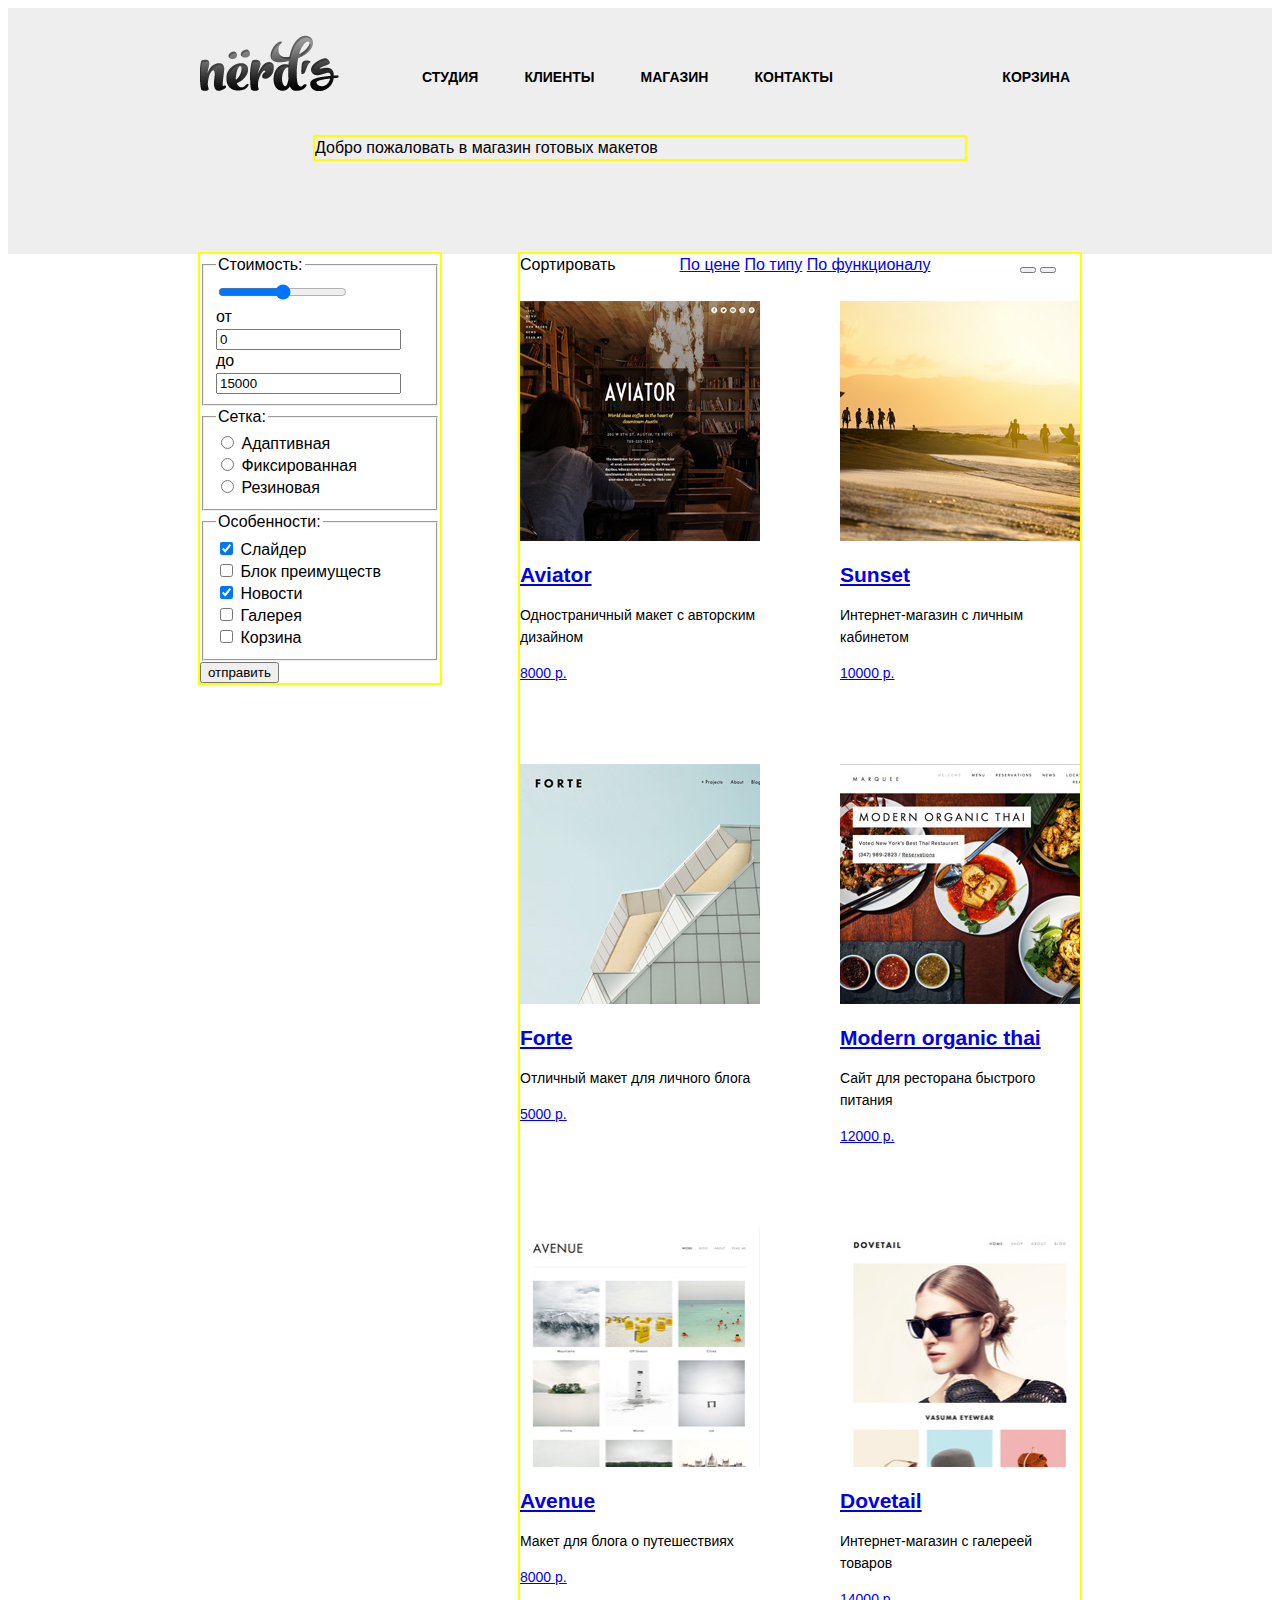
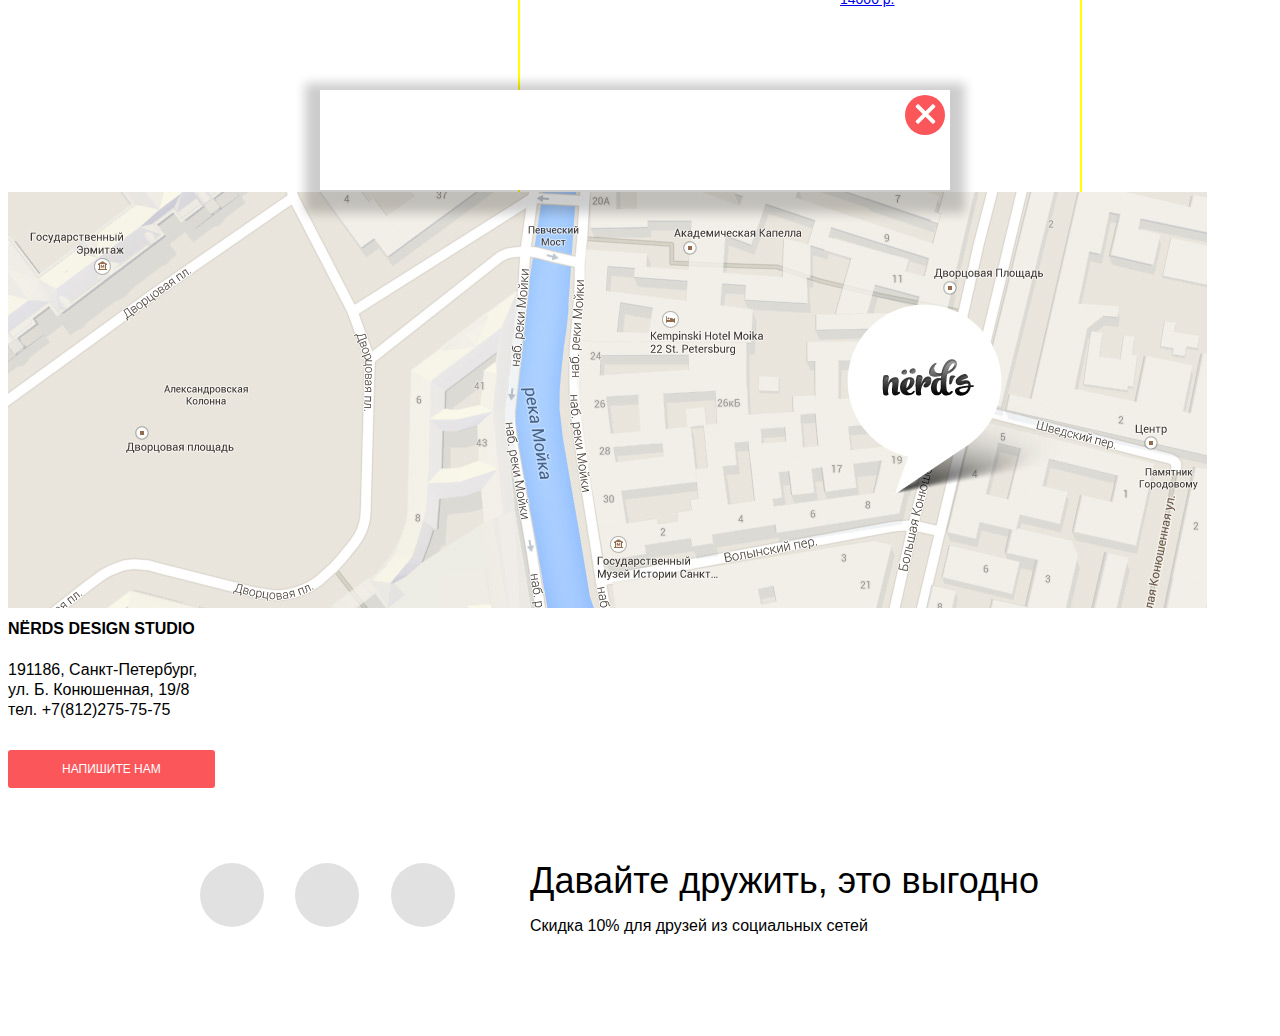
==== commit 0e36459b: "Выполнил декоративные элементы главной" ====
--- a/catalog.html
+++ b/catalog.html
@@ -204,8 +204,9 @@
       </div>
 		</div>
 	</footer>
-	<div class="write-us">
-    <form action="/echo" method="post">
+	<div class="modal-content">
+		<button class="modal-content-close" type="button" title="Закрыть">Закрыть</button>
+    <!-- <form action="/echo" method="post">
       <div class="close-window"></div>
         <label for="name-field">Ваше имя</label>
       	<input type="text" name="name" value="" id="name-field" placeholder="представьтесь, пожалуйста">
@@ -214,7 +215,7 @@
       	<label for="cooment-field">Текст письма:</label>
       	<textarea name="comment" id="cooment-field" rows="10">В свободной форме</textarea>
       	<button type="submit" class="btn-feedback">Отправить</button>
-      </form>
+      </form> -->
   </div>
 </body>
 </html>--- a/css/style.css
+++ b/css/style.css
@@ -2,23 +2,64 @@
 	font-size: 16px;
 	line-height: 22px;
 	color: #000000;
-	font-weight: normal;
-	font-family: "Roboto Medium", "Arial", sans-serif;
-}
-h1 {
+	font-weight: 400;
+  font-family: "Roboto", "Arial", sans-serif;
+min-width: 900px;
+}
+@font-face {
+  font-weight: normal;
+  font-style: normal;
+
+  font-family: "symbols-nerds";
+  src: url("../fonts/symbols-nerds.woff") format("woff"),
+       url("../fonts/symbols-nerds.woff2") format("woff2");
+}
+
+[class^="icon-"]::before,
+[class*=" icon-"]::before {
+  display: inline-block;
+  width: 1em;
+  margin-right: 0.2em;
+  margin-left: 0.2em;
+
+  font-weight: normal;
+  line-height: 1em;
+  font-family: "symbols-nerds";
+  text-align: center;
+  text-transform: none;
+  text-decoration: inherit;
+  font-style: normal;
+  font-variant: normal;
+
+  speak: none;
+}
+
+.icon-basket::before { content: "\62"; } /* "b" */
+.icon-facebook::before { content: "\66"; } /* "f" */
+.icon-twitter::before { content: "\74"; } /* "t" */
+.icon-vk::before { content: "\76"; } /* "v" */
+.icon-up-dir::before { content: "\25b2"; } /* "▲" */
+.icon-down-dir::before { content: "\25bc"; } /* "▼" */
+.icon-circle::before { content: "\25cb"; } /* "○" */
+.icon-circle-dot::before { content: "\25cf"; } /* "●" */
+.icon-check-off::before { content: "\2610"; } /* "☐" */
+.icon-check-on::before { content: "\2611"; } /* "☑" */
+.icon-instagramm::before { content: "📷"; } /* "\1f4f7" */
+
+/*h1 {
 	font-size: 36px;
 	line-height: 36px;
 	color: #000000;
 	font-weight: normal;
-	font-family: "Roboto Medium", "Arial", sans-serif;
+	font-family: "Roboto", "Arial", sans-serif;
 	}
 h2 {
 	font-size: 36px;
 	line-height: 36px;
 	color: #000000;
 	font-weight: normal;
-	font-family: "Roboto Medium", "Arial", sans-serif;
-	}
+	font-family: "Roboto", "Arial", sans-serif;
+	}*/
 .clearfix:after {
 	content: "";
 	display: table;
@@ -28,64 +69,175 @@
 	width: 900px;
 	margin: 0 auto;
 	padding: 0 10px;
-	outline: 1px solid green;
 	box-sizing: border-box;
 }
 .main-header {
-	margin-bottom: 80px;
-	outline: 2px solid red;
+	/*margin-bottom: 80px;*/
+	color: #000000;
+	background: #eeeeee;
 }
 .main-header-top {
 	padding-top: 27px;
 	padding-bottom: 45px;
+	font-weight: 700;
 }
 .index-logo {
 	float: left;
 	width: 139px;
 	height: 56px;
 	margin-right: 60px;
-	outline: 2px solid yellow;
 }
 .main-navigation {
 	float: left;
 	width: 460px;
-	outline: 2px solid yellow;
 	margin-top: 27px;
 }
  .main-navigation  ul {
  	padding: 0;
  	margin: 0; 
+ 	list-style: none;
+ 	font-size: 0;
  }
 .main-navigation li {
 	display: inline-block;
 	vertical-align: top;
-	list-style: none;
+	font-size: 14px;
+	line-height: 30px;
+	padding: 0 23px;
+	text-transform: uppercase;
+}
+.main-navigation a {
+	color: #000000;
+	text-decoration: none;
+}
+.main-navigation a:hover {
+	color: #fb565a;
+}
+.main-navigation a:active {
+	color: #000000;
+	opacity: 0.4;
 }
 .user-block {
 	float: right;
-	width: 95px;
-	outline: 2px solid yellow;
+	max-width: 140px;
 	margin-top: 27px;
+	padding: 0 10px;
+}
+.basket {
+	color: #000000;
+	text-decoration: none;
+	font-size: 14px;
+	line-height: 30px;
+	text-transform: uppercase;
+}
+.basket:hover {
+	color: #fb565a;
+}
+.basket:active {
+	color: #000000;
+	opacity: 0.4;
+}
+.basket .icon-basket {
+	opacity: 0.3;
+}
+.basket:hover .icon-basket {
+	opacity: 1.0;
+}
+.basket:active .icon-basket{
+	opacity: 0.15;
 }
 .slider {
-	clear: both;
-	outline: 2px solid yellow;
-	margin-bottom: 80px;
-}
-.slider-item:nth-child(2), .slider-item:nth-child(3)  {
+	position: relative;
+	width: 880px;
+	height: 310px;
+	margin: 0 auto;
+}
+.slider-controls {
+	position: absolute;
+	bottom: 95px;
+	left: 50%;
+	margin-left: -100px;
+	width: 200px;
+	height: 10px;
+	z-index: 100;
+	text-align: center;
+}
+.slider-controls i {
+	display: inline-block;
+	width: 4px;
+	height: 4px;
+	background: #ffffff;
+	border: 3px solid #ffffff;
+	margin: 0 5px ;
+	vertical-align: top;
+	border-radius: 50%;
+	cursor: pointer;
+}
+.slider-controls .active {
+	background: #c1c1c1;
+}
+.slide {
+	position: absolute;
+	left: 0;
+	top: 0;
+	width: 100%;
+	height: 100%;
+	overflow: hidden;
+}
+.slide-text {
+	width: 380px;
+	padding: 30px 0;
+	color: #283136;
+}
+.slider-title {
+	font-size: 36px;
+	line-height: 36px;
+	font-weight: bold;
+	color: #000000;
+	margin-bottom: 19px; 
+}
+.slide p {
+	margin: 0;
+}
+.slide .btn {
+	display: inline-block;
+	color: #ffffff;
+	text-decoration: none;
+	background: #fb565a;
+	font-size: 12px;
+	line-height: 18px;
+	text-transform: uppercase;
+	padding: 11px 70px;
+  border-radius: 3px;
+  text-align: center;
+  margin-top: 29px;
+}
+.slide:nth-child(1) {
+	background-image: url("../img/slider-img1.png");
+	background-repeat: no-repeat;
+	background-position: 100% 10px;
+}
+.slide:nth-child(2) {
+	background-image: url("../img/slider-img2.png");
+	background-repeat: no-repeat;
+	background-position: 100% 10px;
+}
+.slide:nth-child(3) {
+	background-image: url("../img/slider-img3.png");
+	background-repeat: no-repeat;
+	background-position: 100% 0;
+}
+.slide {
 	display: none;
 }
-.slider-column-left {
-	float: left;
-	width: 400px;
-}
-.slider-column-right {
-	float: right;
-	width: 338px;
+.slide:nth-child(1) {
+	display: block;
 }
 .features {
-	outline: 2px solid yellow;
-	margin-bottom: 80px;
+	padding: 80px 0;
+	padding-bottom: 80px;
+	margin-bottom: 70px;
+	border-bottom: 2px solid #eeeeee;
 }
 .features-item {
 	float: left;
@@ -95,25 +247,154 @@
 .features-item:nth-child(3n) {
 	margin-right: 0;
 }
+.features-name {
+	font-size: 18px;
+	line-height: 30px;
+	text-transform: uppercase;
+}
+.features-item p {
+	margin: 0;
+	margin-bottom: 27px;
+	font-size: 15px;
+	line-height: 22px;
+}
+.btn-site {
+	display: block;
+	color: #ffffff;
+	background: #fb565a;
+	font-size: 12px;
+	line-height: 18px;
+	width: 62px;
+	padding: 10px 40px;
+	border-radius: 2px;
+	text-transform: uppercase;
+  text-decoration: none;
+}
+.btn-site:hover {
+	background: #d6494d;
+}
+.btn-site:active {
+	background: #b63538;
+}
+.btn-app {
+	display: block;
+	color: #ffffff;
+	background: #00ca74;
+	font-size: 12px;
+	line-height: 18px;
+	width: 62px;
+	padding: 10px 40px;
+	border-radius: 2px;
+	text-transform: uppercase;
+  text-decoration: none;
+}
+.btn-app:hover {
+	background: #01a25e;
+}
+.btn-app:active {
+	background: #009053;
+}
+.btn-presentations {
+	display: block;
+	color: #ffffff;
+	background: #efc84a;
+	font-size: 12px;
+	line-height: 18px;
+	width: 62px;
+	padding: 10px 40px;
+	border-radius: 2px;
+	text-transform: uppercase;
+  text-decoration: none;
+}
+.btn-presentations:hover {
+  background: #d6ae2c;
+}
+.btn-presentations:active {
+	background: #c09b24;
+}
 .index-content {
-	outline: 2px solid yellow;
+	margin-bottom: 58px;
 }
 .index-content-row1 {
 	margin-bottom: 60px;
 }
+.row1-title {
+	margin: 0;
+	margin-bottom: 25px;
+	font-size: 36px;
+	line-height: 36px;
+}
 .index-content-left {
 	float: left;
-	width: 630px;
-	outline: 2px solid yellow;
+	width: 575px;
 }
 .index-content-right {
 	float: right;
 	width: 240px;
-	outline: 2px solid yellow;
+}
+.index-content-right img {
+ 	display: block;
+ 	margin-bottom: 30px;
+ 	margin-left: 50px;
+ }
+ .index-content-right span {
+ 	display: inline-block;
+ 	position: relative;
+  font-size: 16px;
+ 	line-height: 8,56px;
+ 	text-align: center;
+ 	padding: 0 15px;
+ 	margin-left: 70px;
+ }
+.index-content-right span::before,
+.index-content-right span::after {
+	content: "";
+	position: absolute;
+	top: 50%;
+	height: 2px;
+	width: 99px;
+	background: #eeeeee;
+}
+.index-content-right span::before {
+	right: 100%;
+}
+.index-content-right span::after {
+	left: 100%;
+}
+.row2-title {
+	margin: 0;
+	margin-bottom: 24px;
+	text-transform: uppercase;
+	font-weight: 400;
+}
+.index-content ul {
+	padding: 0;
+	margin: 0;
+	list-style: none;
+}
+.index-content li {
+	padding: 12px 0;
+	padding-left: 35px;
+	position: relative;
+}
+.index-content li:before {
+	content: "";
+	position: absolute;
+	top: 20px;
+	left: 0;
+	width: 25px;
+	height: 2px;
+	background: #fb565a;
+}
+.index-content-left p {
+ margin-bottom: 0;
+ font-size: 16px;
+ line-height: 22px;
 }
 .portfolio {
 	margin-bottom: 90px;
-	outline: 2px solid yellow;
+	border-top: 2px solid #eeeeee;
+	border-bottom: 2px solid #eeeeee;
 }
 .portfolio-list {
 	font-size: 0;
@@ -130,29 +411,201 @@
 .portfolio-list li:last-child {
 	margin-right: 0;
 }
+.portfolio-list a {
+	opacity: 0.2;
+}
+.portfolio-list a:hover {
+	opacity: 1.0;
+}
+.portfolio-list a:active {
+	opacity: 1.0;
+}
 .map {
-	outline: 2px solid yellow;
+	position: relative;
 }
 .map img {
 	width: 100%;
 }
+.map .contacts {
+	position: absolute;
+	top: 85px;
+	left: 190px;
+	width: 250px;
+	background: #ffffff;
+	padding: 30px 20px;
+	padding-right: 0;
+	color: #666666;
+}
+.contacts .contacts-title {
+	font-size: 16px;
+	line-height: 30px;
+	font-weight: 700;
+	margin-bottom: 16px;
+	color: #000000;
+	text-transform: uppercase;
+}
+.contacts p {
+	font-size: 16px;
+	line-height: 20px;
+	margin: 0;
+}
+ .contacts .adress {
+	margin-bottom: 24px;
+}
+.btn-contacts {
+	display: inline-block;
+	margin-top: 30px;
+	font-size: 12px;
+	line-height: 18px;
+	color: #ffffff;
+	text-decoration: none;
+	text-transform: uppercase;
+	padding: 10px 54px;
+	background: #fb565a;
+	margin-bottom: 0;
+	border-radius: 3px;
+}
+.modal-content {
+	position: absolute;
+	top: 1690px;
+	left: 50%;
+	margin-left: -320px;
+	width: 460px;
+	padding: 50px 80px;
+	padding-right: 90px;
+	color: #000000;
+	background: #ffffff;
+	box-shadow: 0 8px 10px 15px rgba(0, 0, 0, 0.2);
+}
+.modal-content-close {
+	position: absolute;
+	top: 5px;
+	right: 5px;
+	width: 40px;
+	height: 40px;
+	font-size: 0;
+	border: 0;
+	outline: 0;
+	cursor: pointer;
+	background-color: #fb565a;
+	border-radius: 50%;
+}
+.modal-content-close::before, 
+.modal-content-close::after {
+	content: "";
+	position: absolute;
+	top: 17px;
+	left: 8px;
+	width: 25px;
+	height: 4px;
+	background-color: #ffffff;
+	border-radius: 1px;
+}
+.modal-content-close::before {
+	transform: rotate(45deg);
+}
+.modal-content-close::after {
+	transform: rotate(-45deg);
+}
+ .feedback-form input[type="text"], 
+ .feedback-form textarea {
+ 	width: 205px;
+ 	font-size: 12px;
+ 	line-height: 18px;
+ 	font-family: "Roboto", "Arial", sans-serif;
+ 	color: #000000;
+ 	text-transform: uppercase;
+ 	border: 2px solid #d7dcde;
+ 	border-radius: 1px;
+ 	padding: 10px;
+ 	background: #ffffff;
+ }
+ .feedback-form textarea {
+ 	width: 100%;
+ 	padding: 10px;
+ }
+ .feedback-form .field-row {
+margin-bottom: 23px;
+ }
+.feedback-form label {
+	display: block;
+	padding: 10px 0;
+}
+.name-field {
+	float: left;
+	width: 205px;
+}
+.email-field {
+	float: right;
+	width: 205px;
+}
 .main-footer {
-	margin-top: 80px;
-	outline: 1px soild red;
-}
-.write-us {
-	display: none;
+	padding-top: 75px;
+	padding-bottom: 75px;
+	color: #000000;
+	background: #ffffff;
+}
+.feedback-form .btn {
+	display: inline-block;
+	vertical-align: top;
+	text-align: center;
+	width: 100%;
+	margin: 50px 0;
+	margin-bottom: 0;
+	font-size: 12px;
+	line-height: 18px;
+	color: #ffffff;
+	text-transform: uppercase;
+	background: #fb565a;
+	padding: 12px 195px;
+	border-radius: 2px;
+	border: none;
+  outline: none;
+  cursor: pointer;
+  text-decoration: none;
+}
+.footer-slogan {
+	font-size: 36px;
+	line-height: 36px;
+	margin-bottom: 10px;
+}
+.footer-text {
+	float: right;
+	width: 550px;
+}
+.footer-text p {
+	margin: 0;
+	color: #283136;
 }
 .footer-social {
 	float: left;
-	width: 240px;
+	width: 260px;
 	margin-right: 70px;
-	outline: 2px solid yellow;
-}
-.footer-text-wrapper {
-	float: right;
-	width: 570px;
-	outline: 2px solid yellow;
+	}
+.social-btn {
+	display: inline-block;
+	width: 64px;
+	height: 64px;
+	margin-right: 27px;
+	color: #ffffff;
+	background: #e1e1e1;
+	border-radius: 50%;
+	font-size: 0;
+	vertical-align: top;
+	text-decoration: none;
+	text-align: center;
+}
+.social-btn:last-child {
+	margin-right: 0;
+}
+.social-btn:hover {
+	background: #fb565a;
+}
+.social-btn span {
+	font-size: 26px;
+}
+.social-btn:active{
+	background: #d6494d;
 }
 .header-slogan {
 	width: 650px;
@@ -204,4 +657,5 @@
 }
 .gallery-paginator {
 	margin-bottom: 80px;
-}+}
+
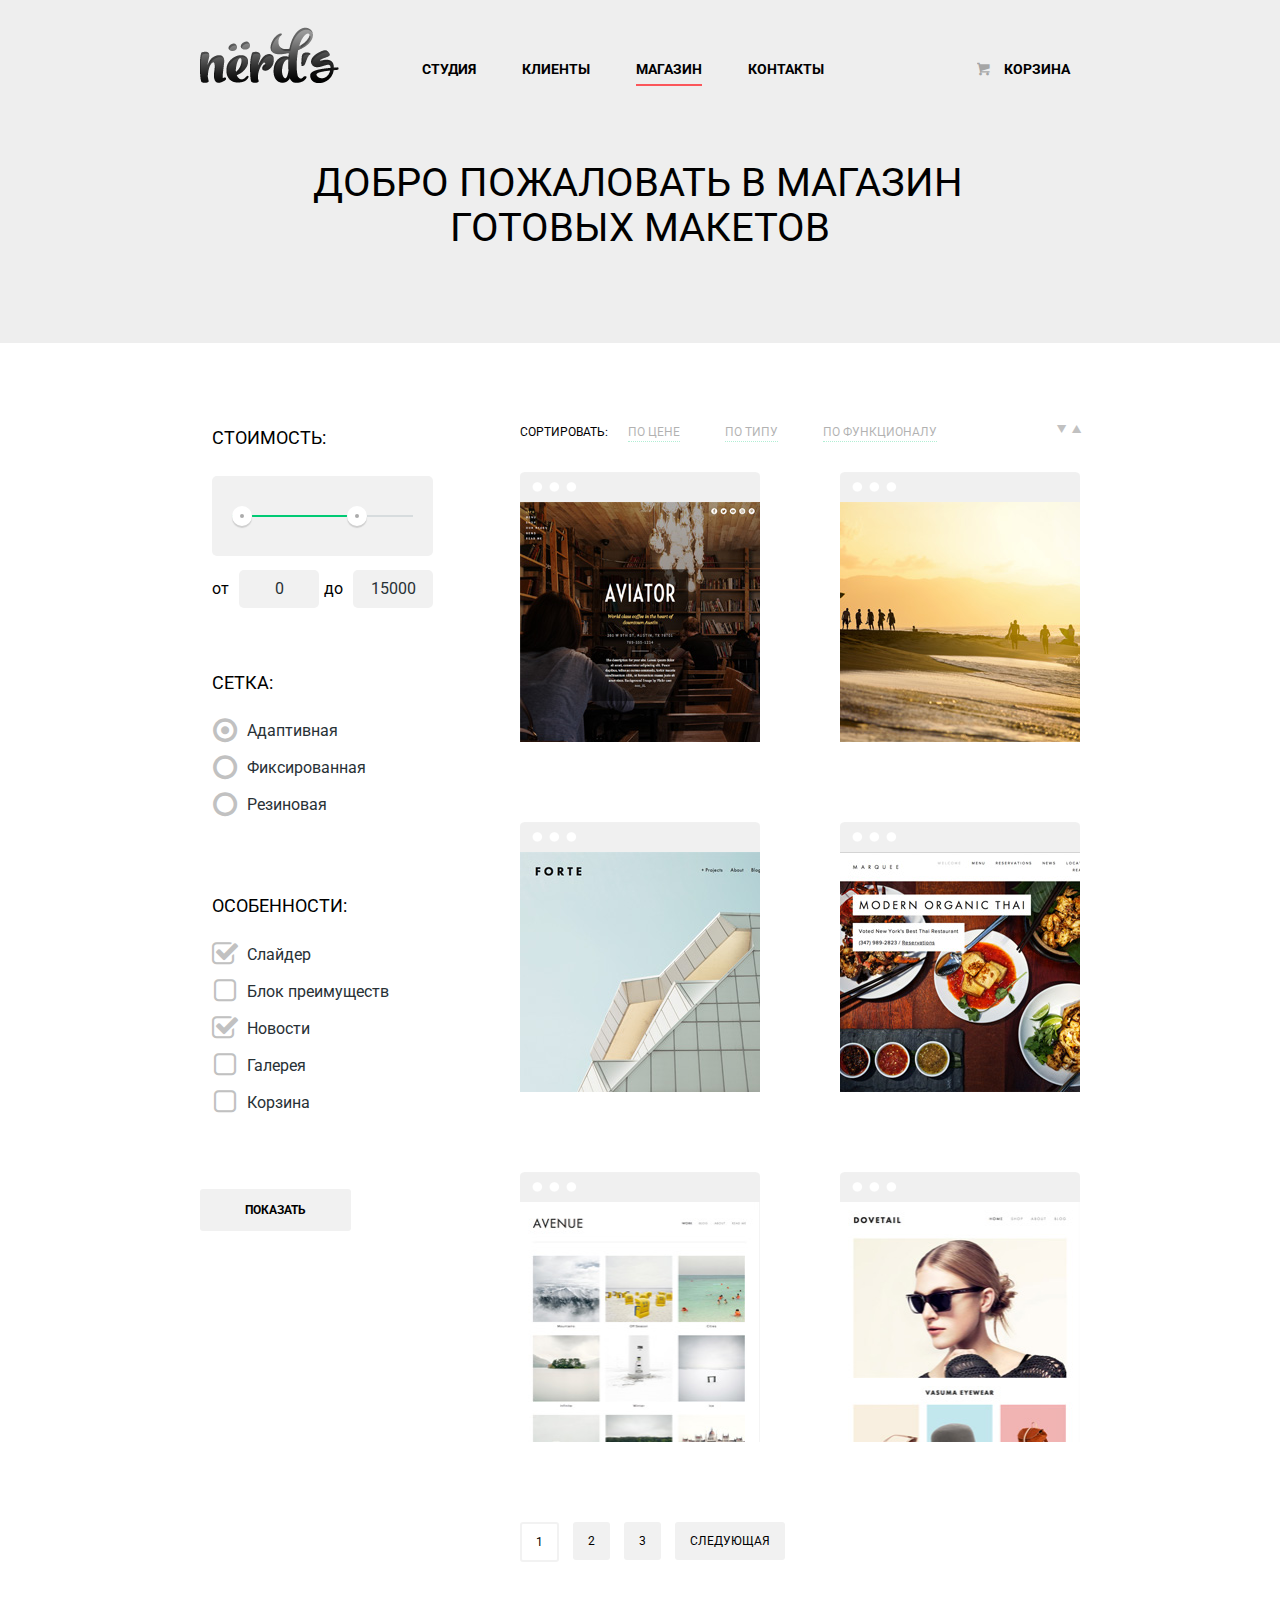
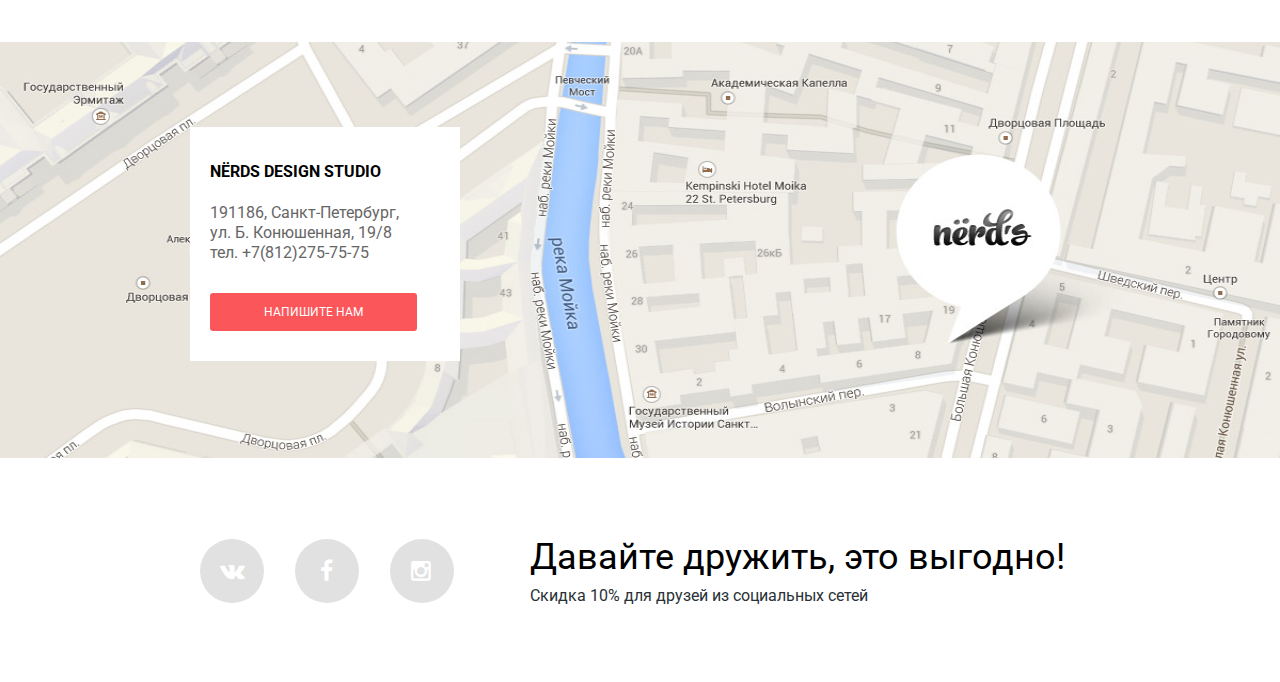
==== commit da126b15: "Подготовил предокончательную версию верстки" ====
--- a/catalog.html
+++ b/catalog.html
@@ -3,9 +3,11 @@
 <head>
 	<meta charset="utf-8">
 	<title>Нёрдс</title>
+	<link href='https://fonts.googleapis.com/css?family=Roboto:400,700&subset=latin,cyrillic' rel='stylesheet' type='text/css'>
+	<link href="css/normalize.css" rel="stylesheet">
 	<link href="css/style.css" rel="stylesheet">
 </head>
-<body>
+<body class="inner-page">
 	<header class="main-header">
 		<div class="container clearfix">
 			<div class="main-header-top clearfix">
@@ -14,14 +16,14 @@
 	      </div>
 				<nav class="main-navigation">
 					<ul>
-						<li class="active">
+						<li>
 							<a href="#">Студия</a>
 						</li>
 						<li>
 							<a href="#">Клиенты</a>
 						</li>
-						<li>
-							<a href="#">Магазин</a>
+						<li class="active">
+							<a>Магазин</a>
 						</li>
 						<li>
 							<a href="#">Контакты</a>
@@ -29,87 +31,101 @@
 					</ul>
 				</nav>
 				<div class="user-block">
-	      	<a href="#" class="basket">Корзина</a>
+	      	<a href="#" class="basket"><span class="icon-basket"></span>Корзина</a>
 				</div>
 			</div>
-			<div class="header-slogan">Добро пожаловать в магазин  готовых макетов
+			<div class="header-slogan">Добро пожаловать в магазин <span>готовых макетов</span>
 			</div>
 		</div>
 	</header>
 	<main>
 		<div class="container clearfix">
 			<div class="sidebar">
-				<form name="filter" action="/echo" method="get">
+				<form class="filter" action="/echo" method="get">
 					<fieldset>
 				  	<legend>Стоимость:</legend>
-				  	<div class="price-range-wrapper">
-				  		<input type="range" name="price-range" id="price-range-field">
+				  	<div class="range-filter">
+				  		<div class="range-controls">
+				  			<div class="scale">
+				  				<div class="bar"></div>
+				  			</div>
+				  			<div class="toggle toggle-min"></div>
+				  			<div class="toggle toggle-max"></div>
+				  		</div>
+				  		<div class="price-controls">
+				  			<label class="min-price">от<input name="min-price" type="text" value="0"></label>
+				  			<label class="max-price">до<input name="max-price" type="text" value="15000"></label>
+				  		</div>
 				  	</div>
-				  	<div class="from-field-wrapper">
-				  	  <label for="from-field">от</label><br>
-							<input type="text" name="from" value="0" id="from-field">
-						</div>
-						<div class="to-field-wrapper">
-							<label for="to-field">до</label><br>
-						  <input type="text" name="to" value="15000" id="to-field"><br>
-						</div>
 					</fieldset>
 					<fieldset>
 	        	<legend>Сетка:</legend>
-	        	<div class="layout-field-wrapper">
-							<input type="radio" name="layout" id="adaptive">
-							<label for="adaptive">Адаптивная</label><br>
-						</div>
-						<div class="layout-field-wrapper">
-							<input type="radio" name="layout" id="fixed">
-							<label for="fixed">Фиксированная</label><br>
-						</div>
-						<div class="layout-field-wrapper">
-							<input type="radio" name="layout" id="fluid">
-							<label for="fluid">Резиновая</label><br>
+	        	<div class="layout-field">
+		        	<label class="filter-radio">
+								<input type="radio" name="layout" id="adaptive"><span class="icon-circle-dot"></span>Адаптивная
+							</label>
+						</div>
+						<div class="layout-field">
+							<label class="filter-radio">
+								<input type="radio" name="layout" id="fixed"><span class="icon-circle"></span>Фиксированная
+							</label>
+						</div>
+						<div class="layout-field">
+							<label class="filter-radio">
+								<input type="radio" name="layout" id="fluid"><span class="icon-circle"></span>Резиновая
+							</label>
 						</div>
 					</fieldset>
 					<fieldset>
 	        	<legend>Особенности:</legend>
-	        	<div class="features-field-wrapper">
-							<input type="checkbox" name="slider" id="slider-field" checked>
-							<label for="slider-field">Слайдер</label><br>
-						</div>
-						<div class="features-field-wrapper">
-	        		<input type="checkbox" name="features" id="fetures-field">
-	        		<label for="fetures-field">Блок преимуществ</label><br>
-	        	</div>
-	        	<div class="features-field-wrapper">
-	        		<input type="checkbox" name="news" id="news-field" checked>
-	        		<label for="news-field">Новости</label><br>
-	        	</div>
-	        	<div class="features-field-wrapper">
-	        		<input type="checkbox" name="gallery" id="gallery-field">
-	        		<label for="gallery-field">Галерея</label><br>
-	        	</div>
-	        	<div class="features-field-wrapper">
-	        		<input type="checkbox" name="basket" id="basket-fied">
-	        		<label for="basket-fied">Корзина</label><br>
+	        	<div class="features-field">
+		        	<label class="filter-checkbox">
+								<input type="checkbox" name="slider" id="slider-field" checked><span class="icon-check-on"></span>
+								Слайдер
+							</label>
+						</div>
+						<div class="features-field">
+							<label class="filter-checkbox">
+	        			<input type="checkbox" name="features" id="fetures-field"><span class="icon-check-off"></span>Блок преимуществ
+	        		</label>
+	        	</div>
+	        	<div class="features-field">
+	        		<label class="filter-checkbox">
+	        			<input type="checkbox" name="news" id="news-field" checked><span class="icon-check-on"></span>Новости
+	        		</label>
+	        	</div>
+	        	<div class="features-field">
+	        		<label class="filter-checkbox">
+	        			<input type="checkbox" name="gallery" id="gallery-field"><span class="icon-check-off"></span>Галерея
+	        		</label>
+	        	</div>
+	        	<div class="features-field">
+	        		<label class="filter-checkbox">
+	        			<input type="checkbox" name="basket" id="basket-fied"><span class="icon-check-off"></span>Корзина
+	        		</label>
 	        	</div>
 	        </fieldset>
-	        <input type="submit" value="отправить">
+	        <button class="btn" type="submit">показать</button>
 				</form>
 			</div>
 	    <div class="index-content-catalog">
 		  	<div class="gallery-sorting-tools clearfix">
-		  		<p>Сортировать</p>
+		  		<p>Сортировать:</p>
 		  		<div class="sorting-btn-wrapper">
 		  			<a class="sorting-btn" href="#">По цене</a>
 		  			<a class="sorting-btn" href="#">По типу</a>
 		  			<a class="sorting-btn" href="#">По функционалу</a>
 		  		</div>
 		  		<div class="sorting-item-wrapper">
-		  			<button class="sorting-item"></button>
-		  			<button class="sorting-item"></button>
+		  			<button class="sorting-item"><span class="icon-down-dir"></span></button>
+		  			<button class="sorting-item"><span class="icon-up-dir"></span></button>
 		  		</div>
 		  	</div>
 		  	<div class="gallery clearfix">
 		  		<div class="gallery-item">
+		  			<div class="browser">
+		  				<img class="browser-img" src="img/browser-image.png" width="240" height="30px">
+		  			</div>
 		  			<img src="img/item-image1.jpg" width="240" height="240" alt="Aviator">
 	        	<div class="gallery-item-description">
 	        		<a class="gallery-item-name" href="#">
@@ -120,26 +136,35 @@
 	        	</div>
 		  		</div>
 		  		<div class="gallery-item">
+		  			<div class="browser">
+		  				<img class="browser-img" src="img/browser-image.png" width="240" height="30px">
+		  			</div>
 		  			<img src="img/item-image2.jpg" width="240" height="240" alt="Sunset">
 	        	<div class="gallery-item-description">
 	        		<a class="gallery-item-name" href="#">
 	        			<h2 class="gallery-item-title">Sunset</h2>
 	        		</a>
-	        		<p>Интернет-магазин с личным кабинетом</p>
+	        		<p>Интернет-магазин</br> с личным кабинетом</p>
 	        		<a class="btn" href="#">10000 р.</a>
 	        	</div>
 		  		</div>
 		  		<div class="gallery-item">
+		  			<div class="browser">
+		  				<img class="browser-img" src="img/browser-image.png" width="240" height="30px">
+		  			</div>
 		  			<img src="img/item-image3.jpg" width="240" height="240" alt="Forte">
 	        	<div class="gallery-item-description">
 	        		<a class="gallery-item-name" href="#">
 	        			<h2 class="gallery-item-title">Forte</h2>
 	        		</a>
-	        		<p>Отличный макет для личного блога</p>
+	        		<p>Отличный макет<br> для личного блога</p>
 	        		<a class="btn" href="#">5000 р.</a>
 	        	</div>
 		  		</div>
 		  		<div class="gallery-item">
+		  			<div class="browser">
+		  				<img class="browser-img" src="img/browser-image.png" width="240" height="30px">
+		  			</div>
 		  			<img src="img/item-image4.jpg" width="240" height="240" alt="Modern organic thai">
 	        	<div class="gallery-item-description">
 	        		<a class="gallery-item-name" href="#">
@@ -150,6 +175,9 @@
 	        	</div>
 		  		</div>
 		  		<div class="gallery-item">
+		  			<div class="browser">
+		  				<img class="browser-img" src="img/browser-image.png" width="240" height="30px">
+		  			</div>
 	        	<img src="img/item-image5.jpg" width="240" height="240" alt="Avenue" >
 	        	<div class="gallery-item-description">
 	        		<a class="gallery-item-name" href="#">
@@ -160,6 +188,9 @@
 	        	</div>
 		  		</div>
 		  		<div class="gallery-item">
+		  			<div class="browser">
+		  				<img class="browser-img" src="img/browser-image.png" width="240" height="30px">
+		  			</div>
 		  			<img src="img/item-image6.jpg" width="240" height="240" alt="Dovetail">
 	        	<div class="gallery-item-description">
 	        		<a class="gallery-item-name" href="#">
@@ -171,14 +202,14 @@
 		  		</div>
 	      </div>
 		    <div class="gallery-paginator">
-		  		<a href="#" class="btn">1</a>
+		  		<a class="btn btn-active">1</a>
 	        <a href="#" class="btn">2</a>
 	        <a href="#" class="btn">3</a>
 	        <a href="#" class="btn gallery-next">следующая</a>
 		  	</div>
 			</div>
 		</div>
-		<div class="map-catalog">
+		<div class="map">
 	      <img src="img/map.jpg" width="1199" height="416" alt="map">
 	  		<div class="contacts">
 	  			<div class="contacts-title">Nёrds design studio</div>
@@ -192,30 +223,38 @@
 	  </div>
 	</main>
 	<footer class="main-footer">
-	 	<div class="container clearfix">
+		<div class="container clearfix">
 			<div class="footer-social">
-				<a href="#" class="social-btn social-btn-vk">Вконтакте</a>
-        <a href="#" class="social-btn social-btn-fb">Фейсбук</a>
-        <a href="#" class="social-btn social-btn-inst">Инстаграм</a>
+				<a href="#" class="social-btn">Вконтакте<span class="icon-vk"></span></a>
+        <a href="#" class="social-btn">Фейсбук<span class="icon-facebook"></span></a>
+        <a href="#" class="social-btn">Инстаграм<span class="icon-instagramm"></span></a>
       </div>
-      <div class="footer-text-wrapper">
-      	<div class="footer-slogan">Давайте дружить, это выгодно</div>
+      <div class="footer-text">
+      	<div class="footer-slogan">Давайте дружить, это выгодно!</div>
       	<p>Скидка 10% для друзей из социальных сетей</p>
       </div>
 		</div>
 	</footer>
 	<div class="modal-content">
 		<button class="modal-content-close" type="button" title="Закрыть">Закрыть</button>
-    <!-- <form action="/echo" method="post">
-      <div class="close-window"></div>
-        <label for="name-field">Ваше имя</label>
-      	<input type="text" name="name" value="" id="name-field" placeholder="представьтесь, пожалуйста">
-      	<label for="email-field">Ваш e-mail</label>
-      	<input type="text" name="email" value="" id="email-field" placeholder="для отправки ответа">
-      	<label for="cooment-field">Текст письма:</label>
-      	<textarea name="comment" id="cooment-field" rows="10">В свободной форме</textarea>
-      	<button type="submit" class="btn-feedback">Отправить</button>
-      </form> -->
+		<form class="feedback-form" action="#" method="post">
+			<div class="field-row clearfix">
+	     	<div class="name-field">
+		      <label for="name-field">Ваше имя:</label>
+		      <input type="text" name="name" value="" id="name-field" placeholder="представьтесь, пожалуйста">
+		   	</div>
+		    <div class="email-field">
+		      <label for="email-field">Ваш e-mail</label>
+		      <input type="text" name="email" value="" id="email-field" placeholder="для отправки ответа">
+		    </div>
+		  </div>
+		  <div class="comment-field">
+		    <label for="cooment-field">Текст письма:</label>
+		    <textarea name="comment" id="cooment-field" rows="5" placeholder="В свободной форме">
+		    </textarea>
+		  </div>
+      <button type="submit" class="btn">Отправить</button>
+    </form>
   </div>
 </body>
 </html>--- a/css/style.css
+++ b/css/style.css
@@ -1,10 +1,12 @@
 body {
+	min-width: 900px;
+
+	font-family: "Roboto", "Arial", sans-serif;
 	font-size: 16px;
 	line-height: 22px;
-	color: #000000;
 	font-weight: 400;
-  font-family: "Roboto", "Arial", sans-serif;
-min-width: 900px;
+  
+ 	color: #000000;
 }
 @font-face {
   font-weight: normal;
@@ -21,17 +23,14 @@
   width: 1em;
   margin-right: 0.2em;
   margin-left: 0.2em;
-
-  font-weight: normal;
+	font-weight: normal;
   line-height: 1em;
   font-family: "symbols-nerds";
   text-align: center;
   text-transform: none;
   text-decoration: inherit;
   font-style: normal;
-  font-variant: normal;
-
-  speak: none;
+  font-variant: normal;speak: none;
 }
 
 .icon-basket::before { content: "\62"; } /* "b" */
@@ -67,18 +66,20 @@
 	}
 .container {
 	width: 900px;
+
 	margin: 0 auto;
 	padding: 0 10px;
+
 	box-sizing: border-box;
 }
 .main-header {
-	/*margin-bottom: 80px;*/
 	color: #000000;
 	background: #eeeeee;
 }
 .main-header-top {
 	padding-top: 27px;
 	padding-bottom: 45px;
+
 	font-weight: 700;
 }
 .index-logo {
@@ -95,18 +96,21 @@
  .main-navigation  ul {
  	padding: 0;
  	margin: 0; 
+
+	font-size: 0;
  	list-style: none;
- 	font-size: 0;
- }
+ 	}
 .main-navigation li {
 	display: inline-block;
-	vertical-align: top;
+	padding: 0 23px;
+
 	font-size: 14px;
 	line-height: 30px;
-	padding: 0 23px;
+	vertical-align: top;
 	text-transform: uppercase;
 }
 .main-navigation a {
+	display: block;
 	color: #000000;
 	text-decoration: none;
 }
@@ -117,18 +121,27 @@
 	color: #000000;
 	opacity: 0.4;
 }
+.main-navigation .active > a {
+	border-bottom: 2px solid #fb565a;
+	color: #000000;
+	opacity: 1.0;
+}
 .user-block {
+	position: relative;
+
 	float: right;
 	max-width: 140px;
 	margin-top: 27px;
 	padding: 0 10px;
+	padding-left: 30px;
 }
 .basket {
-	color: #000000;
-	text-decoration: none;
 	font-size: 14px;
 	line-height: 30px;
-	text-transform: uppercase;
+	text-decoration: none;
+	text-transform: uppercase;
+
+	color: #000000;
 }
 .basket:hover {
 	color: #fb565a;
@@ -138,6 +151,10 @@
 	opacity: 0.4;
 }
 .basket .icon-basket {
+	position: absolute;
+	top: 0;
+	left: 0;
+
 	opacity: 0.3;
 }
 .basket:hover .icon-basket {
@@ -148,6 +165,7 @@
 }
 .slider {
 	position: relative;
+
 	width: 880px;
 	height: 310px;
 	margin: 0 auto;
@@ -156,20 +174,24 @@
 	position: absolute;
 	bottom: 95px;
 	left: 50%;
-	margin-left: -100px;
+	z-index: 100;
+
 	width: 200px;
 	height: 10px;
-	z-index: 100;
+	margin-left: -100px;
+	
 	text-align: center;
 }
 .slider-controls i {
 	display: inline-block;
 	width: 4px;
 	height: 4px;
+	margin: 0 5px;
+
+	vertical-align: top;
+
 	background: #ffffff;
 	border: 3px solid #ffffff;
-	margin: 0 5px ;
-	vertical-align: top;
 	border-radius: 50%;
 	cursor: pointer;
 }
@@ -180,37 +202,45 @@
 	position: absolute;
 	left: 0;
 	top: 0;
+
 	width: 100%;
 	height: 100%;
+
 	overflow: hidden;
 }
 .slide-text {
 	width: 380px;
 	padding: 30px 0;
+
 	color: #283136;
 }
 .slider-title {
+	margin-bottom: 19px;
+
 	font-size: 36px;
 	line-height: 36px;
-	font-weight: bold;
-	color: #000000;
-	margin-bottom: 19px; 
+	font-weight: 700;
+
+	color: #000000;
+	 
 }
 .slide p {
 	margin: 0;
 }
 .slide .btn {
 	display: inline-block;
-	color: #ffffff;
-	text-decoration: none;
-	background: #fb565a;
+	padding: 11px 70px;
+	margin-top: 29px;
+
 	font-size: 12px;
 	line-height: 18px;
-	text-transform: uppercase;
-	padding: 11px 70px;
-  border-radius: 3px;
-  text-align: center;
-  margin-top: 29px;
+	text-align: center;
+	text-decoration: none;
+	text-transform: uppercase;
+
+	color: #ffffff;
+	background: #fb565a;
+	border-radius: 3px;
 }
 .slide:nth-child(1) {
 	background-image: url("../img/slider-img1.png");
@@ -255,62 +285,73 @@
 .features-item p {
 	margin: 0;
 	margin-bottom: 27px;
+
 	font-size: 15px;
 	line-height: 22px;
 }
 .btn-site {
 	display: block;
+	width: 62px;
+	padding: 10px 40px;
+
+	font-size: 12px;
+	line-height: 18px;
+	text-decoration: none;
+	text-transform: uppercase;
+  
 	color: #ffffff;
 	background: #fb565a;
+	border-radius: 2px;
+}
+.btn-site:hover {
+	background: #d6494d;
+}
+.btn-site:active {
+	background: #b63538;
+	box-shadow: inset 0 3px rgba(0, 0, 0, 0.15);
+}
+.btn-app {
+	display: block;
+	width: 62px;
+	padding: 10px 40px;
+
 	font-size: 12px;
 	line-height: 18px;
+	text-decoration: none;
+	text-transform: uppercase;
+  
+	color: #ffffff;
+	background: #00ca74;
+	border-radius: 2px;
+	
+}
+.btn-app:hover {
+	background: #01a25e;
+}
+.btn-app:active {
+	background: #009053;
+	box-shadow: inset 0 3px rgba(0, 0, 0, 0.15);
+}
+.btn-presentations {
+	display: block;
 	width: 62px;
 	padding: 10px 40px;
-	border-radius: 2px;
-	text-transform: uppercase;
-  text-decoration: none;
-}
-.btn-site:hover {
-	background: #d6494d;
-}
-.btn-site:active {
-	background: #b63538;
-}
-.btn-app {
-	display: block;
-	color: #ffffff;
-	background: #00ca74;
+
 	font-size: 12px;
 	line-height: 18px;
-	width: 62px;
-	padding: 10px 40px;
-	border-radius: 2px;
-	text-transform: uppercase;
-  text-decoration: none;
-}
-.btn-app:hover {
-	background: #01a25e;
-}
-.btn-app:active {
-	background: #009053;
-}
-.btn-presentations {
-	display: block;
+	text-decoration: none;
+	text-transform: uppercase;
+  
 	color: #ffffff;
 	background: #efc84a;
-	font-size: 12px;
-	line-height: 18px;
-	width: 62px;
-	padding: 10px 40px;
 	border-radius: 2px;
-	text-transform: uppercase;
-  text-decoration: none;
 }
 .btn-presentations:hover {
   background: #d6ae2c;
 }
 .btn-presentations:active {
 	background: #c09b24;
+	box-shadow: inset 0 3px rgba(0, 0, 0, 0.15);
 }
 .index-content {
 	margin-bottom: 58px;
@@ -319,10 +360,11 @@
 	margin-bottom: 60px;
 }
 .row1-title {
+	font-size: 36px;
+	line-height: 36px;
+
 	margin: 0;
 	margin-bottom: 25px;
-	font-size: 36px;
-	line-height: 36px;
 }
 .index-content-left {
 	float: left;
@@ -338,21 +380,25 @@
  	margin-left: 50px;
  }
  .index-content-right span {
+ 	position: relative;
+
  	display: inline-block;
- 	position: relative;
-  font-size: 16px;
+ 	padding: 0 15px;
+ 	margin-left: 70px;
+
+ 	font-size: 16px;
  	line-height: 8,56px;
  	text-align: center;
- 	padding: 0 15px;
- 	margin-left: 70px;
  }
 .index-content-right span::before,
 .index-content-right span::after {
+	position: absolute;
 	content: "";
-	position: absolute;
 	top: 50%;
+
+	width: 65px;
 	height: 2px;
-	width: 99px;
+	
 	background: #eeeeee;
 }
 .index-content-right span::before {
@@ -364,47 +410,56 @@
 .row2-title {
 	margin: 0;
 	margin-bottom: 24px;
-	text-transform: uppercase;
+
 	font-weight: 400;
+	text-transform: uppercase;
 }
 .index-content ul {
 	padding: 0;
 	margin: 0;
+
 	list-style: none;
 }
 .index-content li {
+	position: relative;
+
 	padding: 12px 0;
 	padding-left: 35px;
-	position: relative;
 }
 .index-content li:before {
+	position: absolute;
 	content: "";
-	position: absolute;
 	top: 20px;
 	left: 0;
+
 	width: 25px;
 	height: 2px;
+
 	background: #fb565a;
 }
 .index-content-left p {
- margin-bottom: 0;
- font-size: 16px;
- line-height: 22px;
+ 	margin-bottom: 0;
+
+ 	font-size: 16px;
+ 	line-height: 22px;
 }
 .portfolio {
 	margin-bottom: 90px;
+
 	border-top: 2px solid #eeeeee;
 	border-bottom: 2px solid #eeeeee;
 }
 .portfolio-list {
-	font-size: 0;
 	padding: 0;
 	margin: 0;
+
+	font-size: 0;
 }
 .portfolio-list li {
 	display: inline-block;
 	padding: 45px 10px 35px;
 	margin-right: 106px;
+
 	vertical-align: middle;
 	list-style: none;
 }
@@ -414,9 +469,7 @@
 .portfolio-list a {
 	opacity: 0.2;
 }
-.portfolio-list a:hover {
-	opacity: 1.0;
-}
+.portfolio-list a:hover,
 .portfolio-list a:active {
 	opacity: 1.0;
 }
@@ -430,24 +483,29 @@
 	position: absolute;
 	top: 85px;
 	left: 190px;
+
 	width: 250px;
-	background: #ffffff;
 	padding: 30px 20px;
 	padding-right: 0;
+
 	color: #666666;
+	background: #ffffff;
 }
 .contacts .contacts-title {
+	margin-bottom: 16px;
+
 	font-size: 16px;
 	line-height: 30px;
 	font-weight: 700;
-	margin-bottom: 16px;
-	color: #000000;
-	text-transform: uppercase;
+	text-transform: uppercase;
+
+	color: #000000;
 }
 .contacts p {
+	margin: 0;
+
 	font-size: 16px;
 	line-height: 20px;
-	margin: 0;
 }
  .contacts .adress {
 	margin-bottom: 24px;
@@ -455,40 +513,47 @@
 .btn-contacts {
 	display: inline-block;
 	margin-top: 30px;
+	margin-bottom: 0;
+	padding: 10px 54px;
+
 	font-size: 12px;
 	line-height: 18px;
+	text-decoration: none;
+	text-transform: uppercase;
+
 	color: #ffffff;
-	text-decoration: none;
-	text-transform: uppercase;
-	padding: 10px 54px;
 	background: #fb565a;
-	margin-bottom: 0;
 	border-radius: 3px;
 }
 .modal-content {
 	position: absolute;
-	top: 1690px;
+	top: 1640px;
 	left: 50%;
+
+	width: 460px;
 	margin-left: -320px;
-	width: 460px;
 	padding: 50px 80px;
 	padding-right: 90px;
+
 	color: #000000;
 	background: #ffffff;
-	box-shadow: 0 8px 10px 15px rgba(0, 0, 0, 0.2);
+	box-shadow: 0 20px 40px rgba(0, 0, 0, 0.75);
 }
 .modal-content-close {
 	position: absolute;
 	top: 5px;
 	right: 5px;
+
 	width: 40px;
 	height: 40px;
+
 	font-size: 0;
+
+	background-color: #fb565a;
 	border: 0;
+	border-radius: 50%;
 	outline: 0;
 	cursor: pointer;
-	background-color: #fb565a;
-	border-radius: 50%;
 }
 .modal-content-close::before, 
 .modal-content-close::after {
@@ -496,8 +561,10 @@
 	position: absolute;
 	top: 17px;
 	left: 8px;
+
 	width: 25px;
 	height: 4px;
+
 	background-color: #ffffff;
 	border-radius: 1px;
 }
@@ -510,22 +577,32 @@
  .feedback-form input[type="text"], 
  .feedback-form textarea {
  	width: 205px;
+	padding: 10px;
+
+	font-family: "Roboto", "Arial", sans-serif;
  	font-size: 12px;
  	line-height: 18px;
- 	font-family: "Roboto", "Arial", sans-serif;
+ 	text-transform: uppercase;
+
  	color: #000000;
- 	text-transform: uppercase;
+ 	background: #ffffff;
  	border: 2px solid #d7dcde;
  	border-radius: 1px;
- 	padding: 10px;
- 	background: #ffffff;
+ }
+ .feedback-form input[type="text"]:hover, 
+ .feedback-form textarea:hover {
+ 	border: 2px solid #a2a9ac;
+ }
+ .feedback-form input[type="text"]:focus, 
+ .feedback-form textarea:focus {
+ 	border: 2px solid #d7dcde;
  }
  .feedback-form textarea {
  	width: 100%;
  	padding: 10px;
  }
  .feedback-form .field-row {
-margin-bottom: 23px;
+	margin-bottom: 23px;
  }
 .feedback-form label {
 	display: block;
@@ -542,32 +619,36 @@
 .main-footer {
 	padding-top: 75px;
 	padding-bottom: 75px;
+
 	color: #000000;
 	background: #ffffff;
 }
 .feedback-form .btn {
 	display: inline-block;
-	vertical-align: top;
-	text-align: center;
 	width: 100%;
 	margin: 50px 0;
 	margin-bottom: 0;
+	padding: 12px 195px;
+
 	font-size: 12px;
 	line-height: 18px;
+	text-align: center;
+	vertical-align: top;
+	text-transform: uppercase;
+	text-decoration: none;
+	
 	color: #ffffff;
-	text-transform: uppercase;
 	background: #fb565a;
-	padding: 12px 195px;
 	border-radius: 2px;
 	border: none;
   outline: none;
   cursor: pointer;
-  text-decoration: none;
 }
 .footer-slogan {
+	margin-bottom: 10px;
+
 	font-size: 36px;
 	line-height: 36px;
-	margin-bottom: 10px;
 }
 .footer-text {
 	float: right;
@@ -575,6 +656,7 @@
 }
 .footer-text p {
 	margin: 0;
+
 	color: #283136;
 }
 .footer-social {
@@ -583,59 +665,369 @@
 	margin-right: 70px;
 	}
 .social-btn {
+	position: relative;
+
 	display: inline-block;
 	width: 64px;
 	height: 64px;
 	margin-right: 27px;
+
+	font-size: 0;
+	vertical-align: top;
+	text-align: center;
+	text-decoration: none;
+	
 	color: #ffffff;
 	background: #e1e1e1;
 	border-radius: 50%;
-	font-size: 0;
-	vertical-align: top;
-	text-decoration: none;
-	text-align: center;
-}
-.social-btn:last-child {
+}
+.social-btn:nth-child(3) {
 	margin-right: 0;
 }
 .social-btn:hover {
 	background: #fb565a;
 }
-.social-btn span {
-	font-size: 26px;
-}
 .social-btn:active{
 	background: #d6494d;
-}
-.header-slogan {
-	width: 650px;
+	box-shadow: inset 0 3px rgba(0, 0, 0, 0.15);
+}
+.social-btn span {
+	position: absolute;
+	top: 20px;
+	left: 15px;
+
+	font-size: 23px;
+	line-height: 16px;
+}
+/*Cтили каталога*/
+.inner-page .main-header-top {
+	margin-bottom: 29px;
+}
+.inner-page .header-slogan {
+	width: 655px;
 	margin: 0 auto;
-	outline: 2px solid yellow;
-	margin-bottom: 95px;
+	margin-bottom: 93px;
+
+	font-size: 40px;
+	line-height: 45px;
+	text-transform: uppercase;
+	text-align: left;
+}
+.header-slogan span {
+	display: block;
+
+	text-align: center;
+}
+.inner-page .modal-content {
+	top: 275px;
+	left: 275px;
+
+	display: none;
+	margin-left: 80px;
 }
 .sidebar {
 	float: left;
-	width: 240px;
-	outline: 2px solid yellow;
+	width: 245px;
+	margin-top: 80px;
+}
+.range-controls {
+	position: relative;
+
+	height: 41px;
+	padding-right: 20px;
+	padding-left: 20px;
+	padding-top: 39px;
+	margin-bottom: 14px;
+
+	background: #f1f1f1;
+	border-radius: 5px;
+}
+ .range-controls .scale {
+ 	height: 2px;
+
+ 	background: #d7dcde;
+ }
+ .range-controls .bar {
+ 	width: 70%;
+ 	height: 2px;
+
+ 	background: #00ca74;
+ }
+ .range-controls .toggle {
+ 	position: absolute;
+ 	top: 30px;
+ 	left: 0;
+
+ 	width: 4px;
+ 	height: 4px;
+
+ 	background: #ababab;
+ 	border: 8px solid #ffffff;
+ 	border-radius:  50%;
+ 	box-shadow: 0 2px 1px 0 #cfcfcf;
+ 	cursor: pointer;
+ }
+.range-controls .toggle-min {
+	left: 20px;
+ }
+.range-controls .toggle-max {
+	left: 135px;
+}
+.price-controls {
+	font-size: 0;
+}
+.price-controls label {
+	display: inline-block;
+	width: 50%;
+
+	font-size: 16px;
+	line-height: 22px;
+}
+.price-controls input {
+	width: 60px;
+	padding: 8px 10px;
+	margin-left: 10px;
+
+	font-family: "Roboto", "Arial", sans-serif;
+	font-size: 16px;
+	line-height: 22px;
+	text-align: center;
+	
+	color: #283136;
+	background: #f1f1f1;
+	border: none;
+	border-radius: 5px;
+	outline: none;
+}
+.max-price {
+	text-align: right;
+}
+legend {
+	margin-bottom: 17px;
+
+	font-size: 18px;
+	line-height: 30px;
+	text-transform: uppercase;
+
+	color: #000000;
+}
+fieldset {
+	margin-bottom: 48px;
+
+	border: none;
+	outline: none;
+}
+.layout-field {
+	margin-bottom: 15px;
+}
+.layout-field .filter-radio {
+	position: relative;
+
+	padding-left: 35px;
+	
+	font-size: 16px;
+	line-height: 20px;
+	color: #283136;
+	cursor: pointer;
+}
+.layout-field .filter-radio:hover {
+	color: #000000;
+}
+.layout-field .filter-radio:disabled {
+	opacity: 0.4;
+}
+.filter-radio input[type="radio"] {
+	display: none;
+}
+.filter-radio span {
+	margin-right: 10px;
+
+	font-size: 28px;
+	line-height: 20px;
+
+	color: #c1c1c1;
+}
+.filter-radio span:hover {
+	color: #b5b5b5;
+}
+.filter-radio span:disabled{
+	color: #b5b5b5;
+	opacity: 0.3;
+	}
+.filter-radio input[type="radio"] + .icon-circle-dot {
+	position: absolute;
+	top: -5px;
+	left: -7px;
+}
+.filter-radio input[type="radio"] + .icon-circle {
+	position: absolute;
+	top: -5px;
+	left: -7px;
+}
+.features-field {
+	margin-bottom: 15px;
+}
+.features-field .filter-checkbox {
+	position: relative;
+
+	padding-left: 35px;
+
+	font-size: 16px;
+	line-height: 20px;
+
+	color: #283136;
+	cursor: pointer;
+}
+.features-field .filter-checkbox:hover {
+	color: #000000;
+}
+.features-field .filter-checkbox:disabled {
+	opacity: 0.4;
+}
+.filter-checkbox input[type="checkbox"] {
+	display: none;
+}
+.filter-checkbox span {
+	margin-right: 10px;
+
+	font-size: 28px;
+	line-height: 20px;
+
+	color: #c1c1c1;
+}
+.filter-checkbox span:hover {
+	color: #b5b5b5;
+} 
+.filter-checkbox span:disabled {
+	opacity: 0.3;
+}
+.filter-checkbox input[type="checkbox"] + .icon-check-on {
+	position: absolute;
+	top: -5px;
+	left: -7px;
+}
+.filter-checkbox input[type="checkbox"] + .icon-check-off {
+	position: absolute;
+	top: -5px;
+	left: -7px;
+}
+.filter .btn {
+	padding: 12px 45px;
+
+	font-family: "Roboto", "Arial", sans-serif;
+	font-size: 12px;
+	line-height: 18px;
+	font-weight: 700;
+	text-transform: uppercase;
+
+	color: #000000;
+	background: #f1f1f1;
+	border: 0;
+	border-radius: 3px;
+	outline: 0;
+}
+.filter .btn:hover {
+	background: #e5e5e5;
+}
+.filter .btn:active {
+	background: #d5d5d5;
+	box-shadow: inset 0 3px rgba(0, 0, 0, 0.15);
 }
 .index-content-catalog {
 	float: right;
 	width: 560px;
-	outline: 2px solid yellow;
+	margin-top: 80px;
 }
 .gallery {
 	font-size: 0;
 }
 .gallery-item {
+	position: relative;
+
 	display: inline-block;
 	width: 240px;
+	margin-right: 80px;
+	margin-bottom: 80px;
+
   font-size: 14px;
 	vertical-align: top;
-	margin-right: 80px;
-	margin-bottom: 80px;
-}
+}
+.gallery-item img {
+ 	display: block;
+ }
+ .gallery-item .browser-img {
+ 	opacity: 0.1;
+ }
 .gallery-item:nth-child(2n) {
 	margin-right: 0;
+}
+.gallery-item-description {
+	position: absolute;
+	top: 50px;
+	left: 20px;
+
+	display: none;
+	width: 160px;
+	height: 135px;
+	padding: 0 20px;
+	padding-top: 35px;
+	padding-bottom: 30px;
+
+	background: #ffffff;
+}
+.gallery-item:hover .gallery-item-description {
+	display: block;
+}
+.gallery-item:hover .browser-img {
+	opacity: 1.0;
+}
+.gallery-item-name {
+	display: block;
+	margin-bottom: 20px;
+
+	text-decoration: none;
+}
+.gallery-item-title {
+	margin: 0;
+
+	font-size: 18px;
+	line-height: 24px;
+	text-align: center;
+	text-transform: uppercase;
+	
+	color: #000000;
+}
+.gallery-item-description p {
+	margin: 0;
+	margin-bottom: 30px;
+
+	font-size: 14px;
+	line-height: 18px;
+	text-align: center;
+
+	color: #283136;
+}
+.gallery-item-description .btn {
+	display: block;
+	padding: 10px 35px;
+
+	font-family: "Roboto", "Arial", sans-serif;
+	font-size: 18px;
+	line-height: 8.56px;
+	vertical-align: top;
+	text-align: center;
+	text-decoration: none;
+
+	color: #ffffff;
+	background: #fb565a;
+	border-radius: 3px;
+}
+.gallery-item-description .btn:hover {
+	background: #d6494d;
+}
+.gallery-item-description .btn:active {
+	background: #b63538;
+	box-shadow: inset 0 3px rgba(0, 0, 0, 0.15);
 }
 .gallery-sorting-tools {
 	margin-bottom: 25px;
@@ -644,18 +1036,114 @@
 	float: left;
 	width: 90px;
 	margin: 0;
-	margin-right: 40px;
+	margin-right: 15px;
+
+	font-size: 12px;
+	line-height: 18px;
+	text-transform: uppercase;
 }
 .sorting-btn-wrapper {
 	float: left;
-	width: 310px;
+	width: 360px;
+
+	font-size: 0;
 	text-align: center;
 }
+.sorting-btn {
+	display: inline-block;
+	margin-right: 45px;
+
+	font-family: "Roboto", "Arial", sans-serif;
+	font-size: 12px;
+	line-height: 18px;
+	text-transform: uppercase;
+	text-decoration: none;
+
+	color:#000000;
+	opacity: 0.3;
+	
+	border-bottom: 1px dotted #00ca74;
+}
+.sorting-btn:hover {
+	border-bottom: 1px solid #00ca74;
+	opacity: 1.0;
+}
+.sorting-btn:active,
+.sorting-btn:checked {
+	opacity: 1.0;
+	border: none;
+}
 .sorting-item-wrapper {
+	position: relative;
 	float: right;
-	width: 60px;
+	width: 85px;
+}
+.sorting-item-wrapper .sorting-item {
+	font-size: 0;
+
+	background: #ffffff;
+  border: none;
+  outline: none;
+  cursor: pointer;
+}
+.sorting-item span {
+	font-size: 20px;
+	line-height: 23px;
+
+	color: #c1c1c1;
+}
+.sorting-item span:hover {
+	color: #b5b5b5;
+}
+.sorting-item span:active {
+	color: #000000;
+}
+.sorting-item span:checked {
+	color: #00ca74;
+}
+.sorting-item-wrapper .icon-up-dir {
+	position: absolute;
+	top: -5px;
+	right: -10px;
+}
+.sorting-item-wrapper .icon-down-dir {
+	position: absolute;
+	top: -5px;
+	right: 5px;
 }
 .gallery-paginator {
 	margin-bottom: 80px;
 }
-
+.gallery-paginator .btn {
+	display: inline-block;
+	padding: 10px 15px;
+	margin-right: 10px;
+
+	font-size: 12px;
+	line-height: 18px;
+	vertical-align: top;
+	text-decoration: none;
+	
+	color: #000000;
+	background: #f1f1f1;
+	border-radius: 3px;
+}
+.gallery-paginator .btn:hover {
+	background: #e5e5e5;
+}
+.gallery-paginator .btn:active {
+	background: #d5d5d5;
+	box-shadow: inset 0 3px rgba(0, 0, 0, 0.15);
+}
+.gallery-paginator .btn-active,
+.gallery-paginator .btn-active:hover,
+.gallery-paginator .btn-active:active {
+	padding: 9px 14px;
+
+	background: #ffffff;
+	border: 2px solid #f2f2f2;
+	box-shadow: none;
+}
+.gallery-paginator .gallery-next {
+	text-transform: uppercase;
+}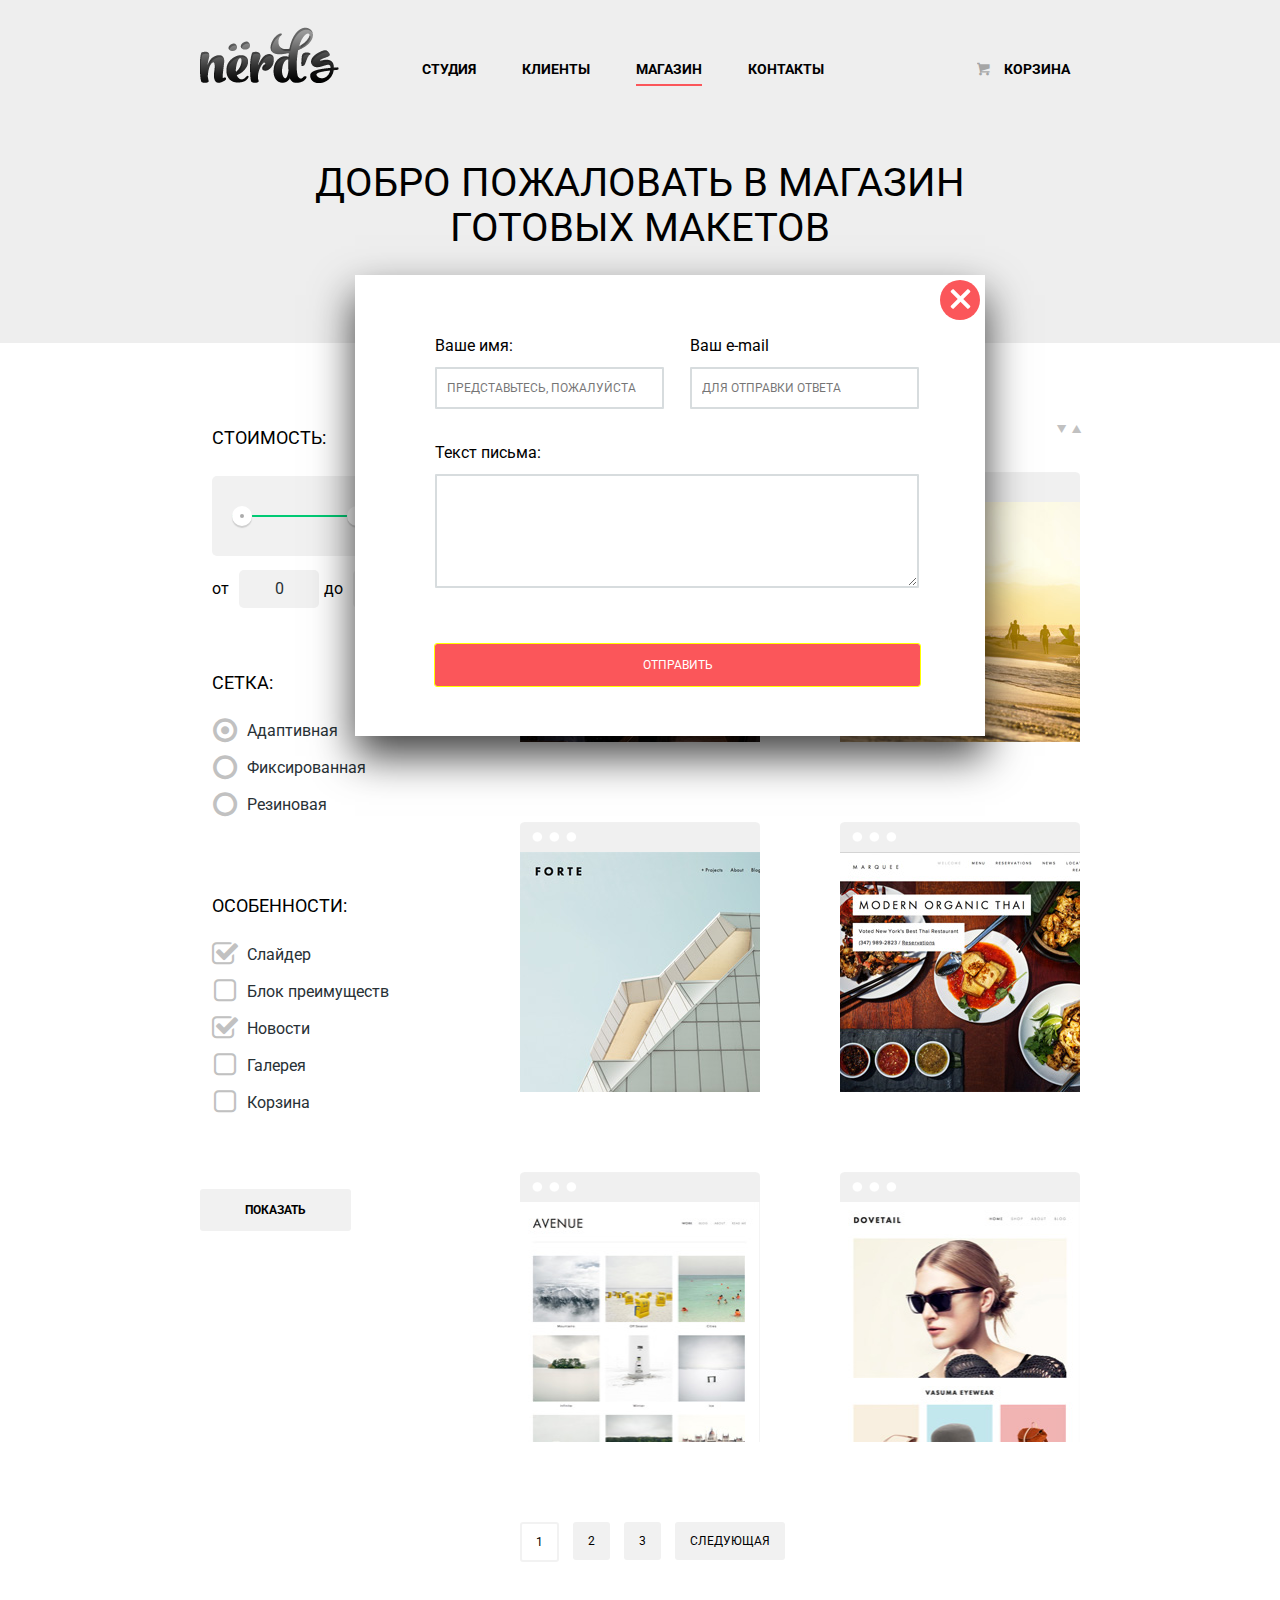
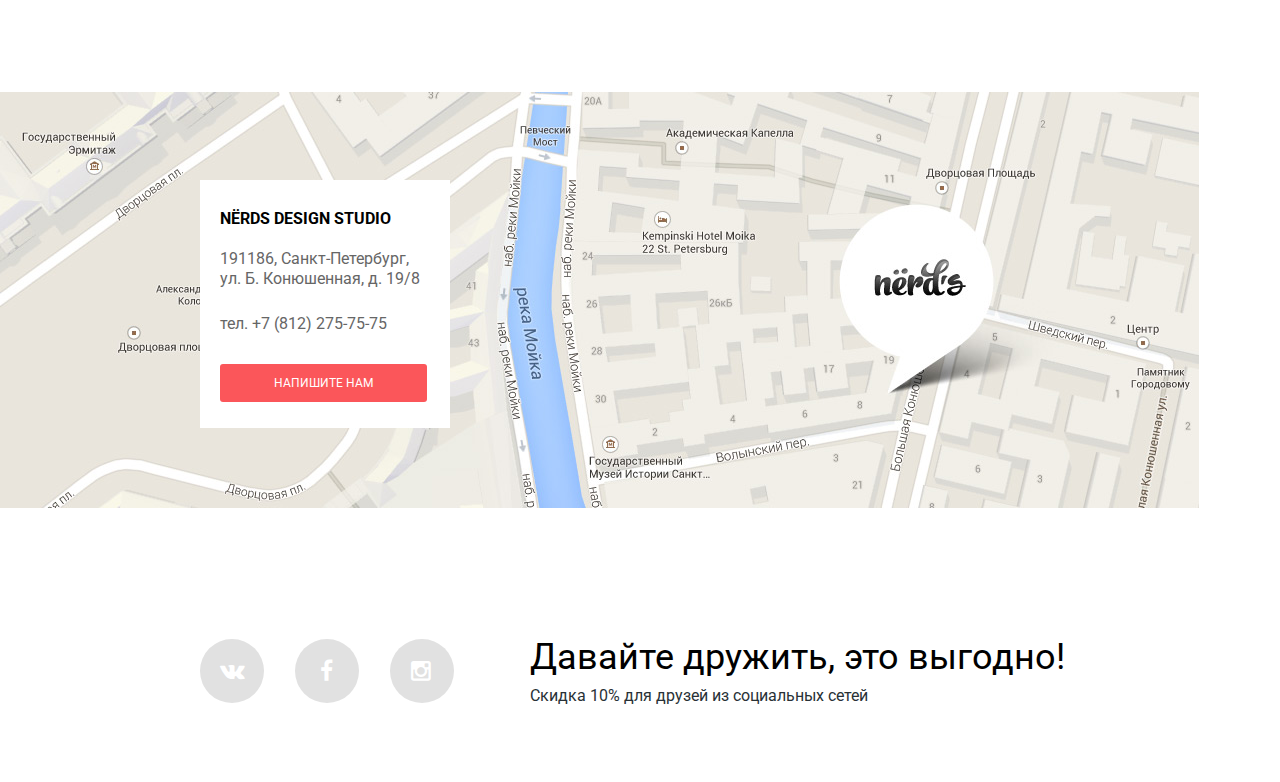
==== commit 39c84294: "исправил часть замечаний" ====
--- a/catalog.html
+++ b/catalog.html
@@ -105,7 +105,7 @@
 	        		</label>
 	        	</div>
 	        </fieldset>
-	        <button class="btn" type="submit">показать</button>
+	        <button class="btn" type="submit">Показать</button>
 				</form>
 			</div>
 	    <div class="index-content-catalog">
@@ -124,7 +124,7 @@
 		  	<div class="gallery clearfix">
 		  		<div class="gallery-item">
 		  			<div class="browser">
-		  				<img class="browser-img" src="img/browser-image.png" width="240" height="30px">
+		  				<img class="browser-img" src="img/browser-image.png" width="240" height="30" alt="">
 		  			</div>
 		  			<img src="img/item-image1.jpg" width="240" height="240" alt="Aviator">
 	        	<div class="gallery-item-description">
@@ -137,20 +137,20 @@
 		  		</div>
 		  		<div class="gallery-item">
 		  			<div class="browser">
-		  				<img class="browser-img" src="img/browser-image.png" width="240" height="30px">
+		  				<img class="browser-img" src="img/browser-image.png" width="240" height="30" alt="">
 		  			</div>
 		  			<img src="img/item-image2.jpg" width="240" height="240" alt="Sunset">
 	        	<div class="gallery-item-description">
 	        		<a class="gallery-item-name" href="#">
 	        			<h2 class="gallery-item-title">Sunset</h2>
 	        		</a>
-	        		<p>Интернет-магазин</br> с личным кабинетом</p>
+	        		<p>Интернет-магазин<br> с личным кабинетом</p>
 	        		<a class="btn" href="#">10000 р.</a>
 	        	</div>
 		  		</div>
 		  		<div class="gallery-item">
 		  			<div class="browser">
-		  				<img class="browser-img" src="img/browser-image.png" width="240" height="30px">
+		  				<img class="browser-img" src="img/browser-image.png" width="240" height="30" alt="">
 		  			</div>
 		  			<img src="img/item-image3.jpg" width="240" height="240" alt="Forte">
 	        	<div class="gallery-item-description">
@@ -163,7 +163,7 @@
 		  		</div>
 		  		<div class="gallery-item">
 		  			<div class="browser">
-		  				<img class="browser-img" src="img/browser-image.png" width="240" height="30px">
+		  				<img class="browser-img" src="img/browser-image.png" width="240" height="30" alt="">
 		  			</div>
 		  			<img src="img/item-image4.jpg" width="240" height="240" alt="Modern organic thai">
 	        	<div class="gallery-item-description">
@@ -176,7 +176,7 @@
 		  		</div>
 		  		<div class="gallery-item">
 		  			<div class="browser">
-		  				<img class="browser-img" src="img/browser-image.png" width="240" height="30px">
+		  				<img class="browser-img" src="img/browser-image.png" width="240" height="30" alt="">
 		  			</div>
 	        	<img src="img/item-image5.jpg" width="240" height="240" alt="Avenue" >
 	        	<div class="gallery-item-description">
@@ -189,7 +189,7 @@
 		  		</div>
 		  		<div class="gallery-item">
 		  			<div class="browser">
-		  				<img class="browser-img" src="img/browser-image.png" width="240" height="30px">
+		  				<img class="browser-img" src="img/browser-image.png" width="240" height="30" alt="">
 		  			</div>
 		  			<img src="img/item-image6.jpg" width="240" height="240" alt="Dovetail">
 	        	<div class="gallery-item-description">
@@ -210,17 +210,19 @@
 			</div>
 		</div>
 		<div class="map">
-	      <img src="img/map.jpg" width="1199" height="416" alt="map">
-	  		<div class="contacts">
-	  			<div class="contacts-title">Nёrds design studio</div>
-	  			<p>
-	        191186, Санкт-Петербург,<br>
-	  			ул. Б. Конюшенная, 19/8<br>
-	  			тел. +7(812)275-75-75
-	        </p>
-	  			<a href="#" class="btn-contacts">Напишите нам</a>
-	  		</div>
-	  </div>
+			<div class="map-info">
+				<h2 class="map-info-title">nёrds design studio</h2>
+				<p>
+					 191186, Санкт-Петербург, 
+           ул. Б. Конюшенная, д. 19/8
+          <span>тел. +7 (812) 275-75-75</span>
+				</p>
+				<a class="contact-btn" href="write-form.html">напишите нам</a>
+			</div>
+			<div class="map-canvas">
+				<img src="img/map.jpg" width="1199" height="416" alt="map">
+			</div>
+		</div>
 	</main>
 	<footer class="main-footer">
 		<div class="container clearfix">
--- a/css/style.css
+++ b/css/style.css
@@ -373,11 +373,12 @@
 .index-content-right {
 	float: right;
 	width: 240px;
+	margin-left: 10px;
 }
 .index-content-right img {
  	display: block;
  	margin-bottom: 30px;
- 	margin-left: 50px;
+ 	margin-left: 35px;
  }
  .index-content-right span {
  	position: relative;
@@ -475,24 +476,35 @@
 }
 .map {
 	position: relative;
-}
-.map img {
+
 	width: 100%;
-}
-.map .contacts {
-	position: absolute;
-	top: 85px;
-	left: 190px;
-
-	width: 250px;
-	padding: 30px 20px;
-	padding-right: 0;
-
-	color: #666666;
-	background: #ffffff;
-}
-.contacts .contacts-title {
-	margin-bottom: 16px;
+	min-height: 416px;
+	margin: 50px auto;
+}
+.map-info {
+	position: absolute;
+	top: 88px;
+	left: 50%;
+	z-index: 200;
+
+	width: 210px;
+	padding-top: 24px;
+  padding-left: 20px;
+  padding-right: 20px;
+
+  color: #666666;
+  background-color: #ffffff;
+  transform: translateX(-440px);
+}
+.map-canvas{
+	width: 100%;
+  min-height: 416px;
+
+  background-color: #ffffff;
+}
+.map-info-title {
+	margin: 0;
+	margin-bottom: 15px;
 
 	font-size: 16px;
 	line-height: 30px;
@@ -501,19 +513,20 @@
 
 	color: #000000;
 }
-.contacts p {
+.map-info p {
 	margin: 0;
+	margin-bottom: 30px;
 
 	font-size: 16px;
 	line-height: 20px;
 }
- .contacts .adress {
-	margin-bottom: 24px;
-}
-.btn-contacts {
+.map-info span {
+	display: block;
+	margin-top: 25px;
+}
+.contact-btn {
 	display: inline-block;
-	margin-top: 30px;
-	margin-bottom: 0;
+	margin-bottom: 26px;
 	padding: 10px 54px;
 
 	font-size: 12px;
@@ -529,7 +542,9 @@
 	position: absolute;
 	top: 1640px;
 	left: 50%;
-
+	z-index: 400;
+
+	display: block;
 	width: 460px;
 	margin-left: -320px;
 	padding: 50px 80px;
@@ -625,7 +640,7 @@
 }
 .feedback-form .btn {
 	display: inline-block;
-	width: 100%;
+	width: 485px;
 	margin: 50px 0;
 	margin-bottom: 0;
 	padding: 12px 195px;
@@ -643,6 +658,7 @@
 	border: none;
   outline: none;
   cursor: pointer;
+  outline: 1px solid yellow;
 }
 .footer-slogan {
 	margin-bottom: 10px;
@@ -681,7 +697,7 @@
 	background: #e1e1e1;
 	border-radius: 50%;
 }
-.social-btn:nth-child(3) {
+.social-btn:nth-child(3n) {
 	margin-right: 0;
 }
 .social-btn:hover {
@@ -704,25 +720,20 @@
 	margin-bottom: 29px;
 }
 .inner-page .header-slogan {
-	width: 655px;
+	width: 650px;
 	margin: 0 auto;
 	margin-bottom: 93px;
 
 	font-size: 40px;
 	line-height: 45px;
 	text-transform: uppercase;
-	text-align: left;
-}
-.header-slogan span {
-	display: block;
-
 	text-align: center;
 }
 .inner-page .modal-content {
 	top: 275px;
 	left: 275px;
 
-	display: none;
+	display: block;
 	margin-left: 80px;
 }
 .sidebar {
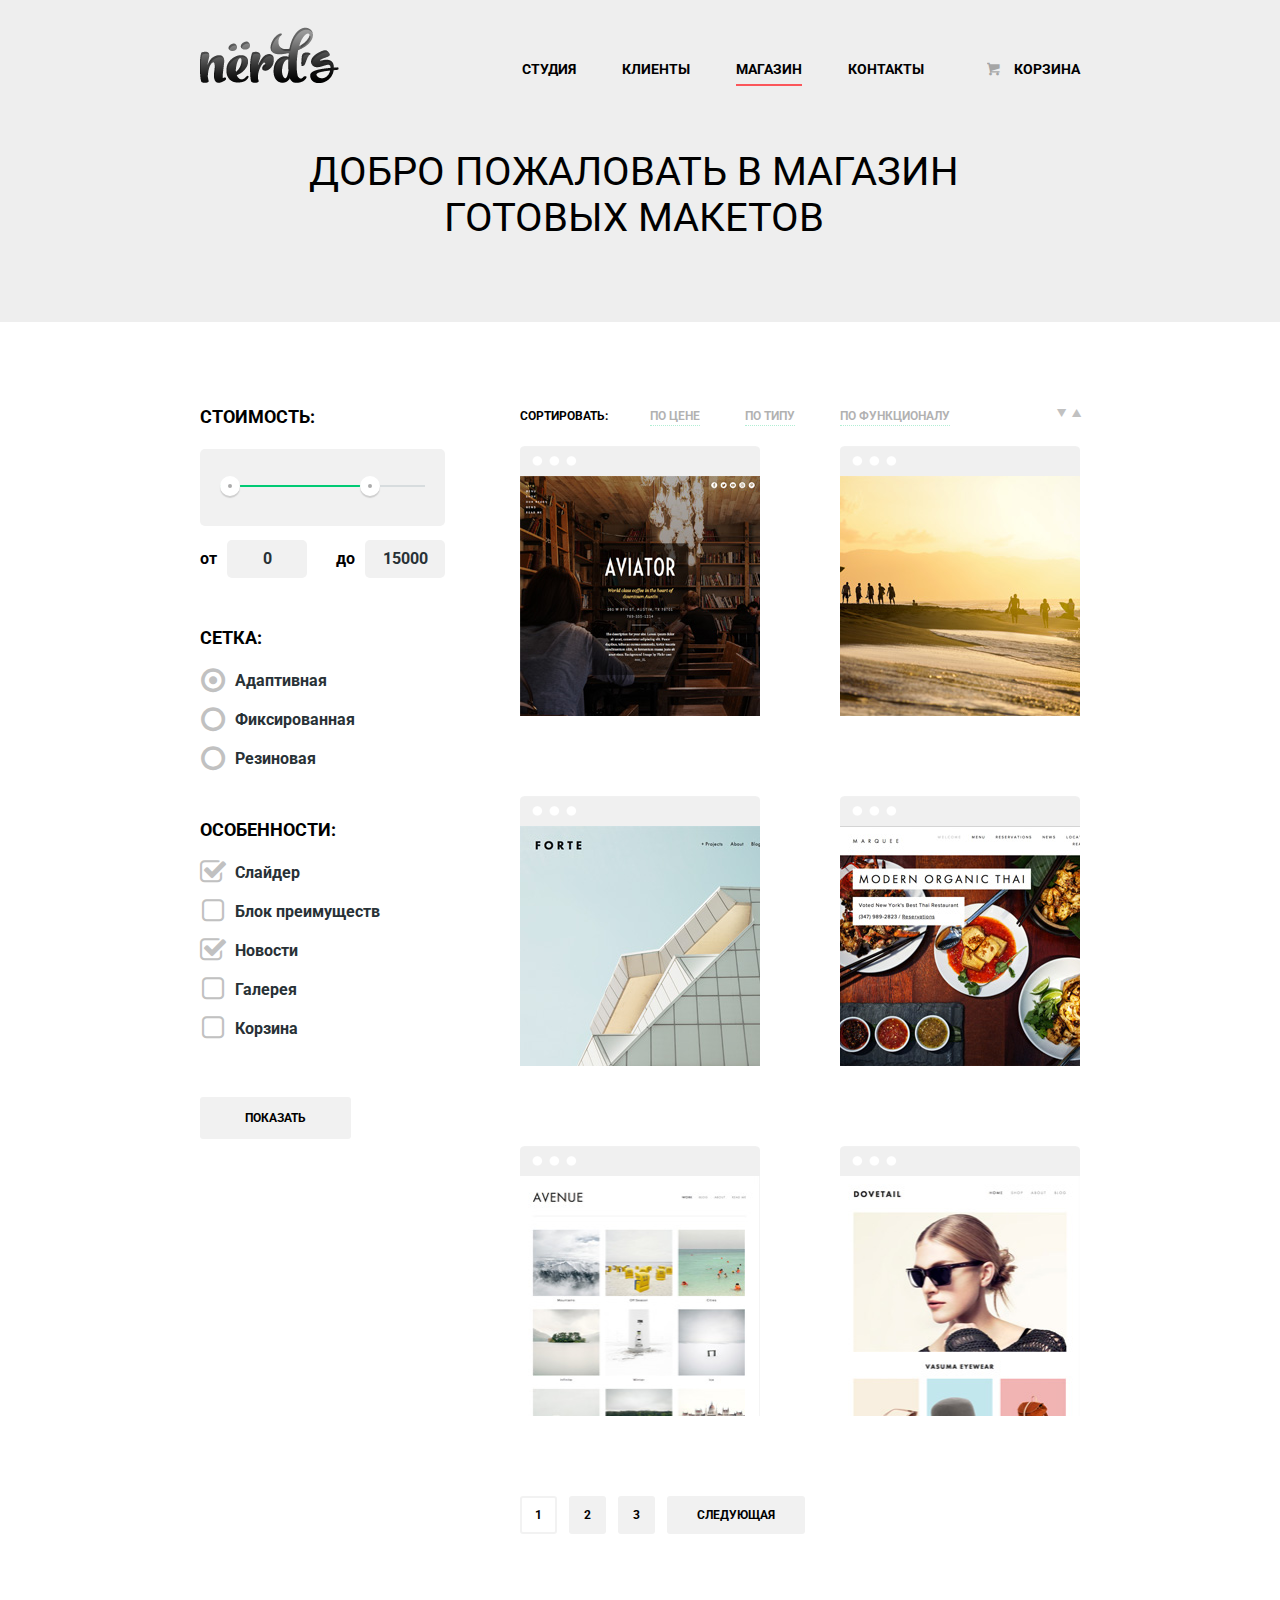
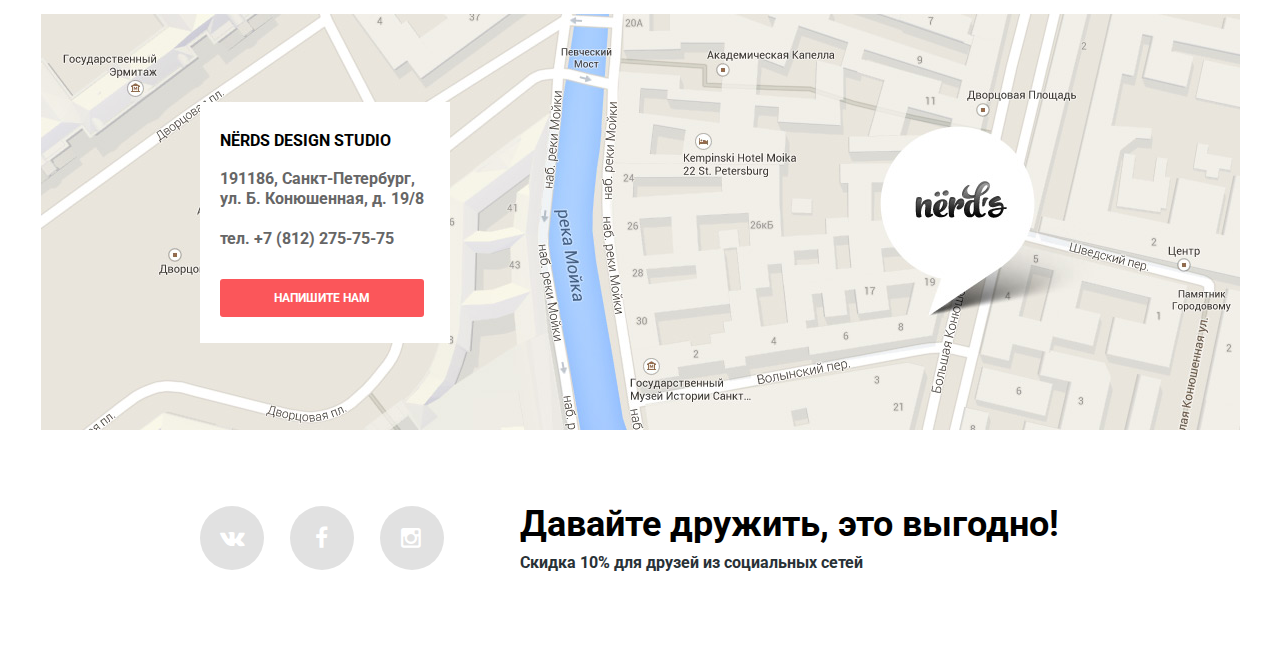
==== commit 1e961303: "внес правки по замечаниям" ====
--- a/catalog.html
+++ b/catalog.html
@@ -12,7 +12,9 @@
 		<div class="container clearfix">
 			<div class="main-header-top clearfix">
 				<div class="index-logo">
-	        <img src="img/header-logo.png" width="139" height="56" alt="Нёрдс">
+					<a href="index.html">
+	        	<img src="img/header-logo.png" width="139" height="56" alt="Нёрдс">
+	        </a>
 	      </div>
 				<nav class="main-navigation">
 					<ul>
@@ -117,16 +119,16 @@
 		  			<a class="sorting-btn" href="#">По функционалу</a>
 		  		</div>
 		  		<div class="sorting-item-wrapper">
-		  			<button class="sorting-item"><span class="icon-down-dir"></span></button>
-		  			<button class="sorting-item"><span class="icon-up-dir"></span></button>
+		  			<div class="sorting-item"><span class="icon-down-dir"></span></div>
+		  			<div class="sorting-item"><span class="icon-up-dir"></span></div>
 		  		</div>
 		  	</div>
-		  	<div class="gallery clearfix">
-		  		<div class="gallery-item">
-		  			<div class="browser">
-		  				<img class="browser-img" src="img/browser-image.png" width="240" height="30" alt="">
-		  			</div>
-		  			<img src="img/item-image1.jpg" width="240" height="240" alt="Aviator">
+		  	<div class="gallery">
+		  		<div class="gallery-item">
+		  			<div class="browser">
+		  				<img class="browser-img" src="img/browser-image.png" width="240" height="30" alt="">
+		  			</div>
+		  			<img src="img/item-image1.jpg" width="240" height="240" alt="Sunset">
 	        	<div class="gallery-item-description">
 	        		<a class="gallery-item-name" href="#">
 	        			<h2 class="gallery-item-title">Aviator</h2>
@@ -134,7 +136,7 @@
 	        		<p>Одностраничный макет с авторским дизайном</p>
 	        		<a class="btn" href="#">8000 р.</a>
 	        	</div>
-		  		</div>
+	        </div>
 		  		<div class="gallery-item">
 		  			<div class="browser">
 		  				<img class="browser-img" src="img/browser-image.png" width="240" height="30" alt="">
@@ -220,7 +222,6 @@
 				<a class="contact-btn" href="write-form.html">напишите нам</a>
 			</div>
 			<div class="map-canvas">
-				<img src="img/map.jpg" width="1199" height="416" alt="map">
 			</div>
 		</div>
 	</main>
@@ -251,8 +252,8 @@
 		    </div>
 		  </div>
 		  <div class="comment-field">
-		    <label for="cooment-field">Текст письма:</label>
-		    <textarea name="comment" id="cooment-field" rows="5" placeholder="В свободной форме">
+		    <label for="comment-field">Текст письма:</label>
+		    <textarea name="comment" id="comment-field" rows="5" placeholder="В свободной форме">
 		    </textarea>
 		  </div>
       <button type="submit" class="btn">Отправить</button>
--- a/css/style.css
+++ b/css/style.css
@@ -1,10 +1,10 @@
 body {
-	min-width: 900px;
+	min-width: 800px;
 
 	font-family: "Roboto", "Arial", sans-serif;
 	font-size: 16px;
 	line-height: 22px;
-	font-weight: 400;
+	font-weight: 700;
   
  	color: #000000;
 }
@@ -78,15 +78,13 @@
 }
 .main-header-top {
 	padding-top: 27px;
-	padding-bottom: 45px;
-
-	font-weight: 700;
+	padding-bottom: 41px;
 }
 .index-logo {
 	float: left;
 	width: 139px;
 	height: 56px;
-	margin-right: 60px;
+	margin-right: 160px;
 }
 .main-navigation {
 	float: left;
@@ -132,7 +130,6 @@
 	float: right;
 	max-width: 140px;
 	margin-top: 27px;
-	padding: 0 10px;
 	padding-left: 30px;
 }
 .basket {
@@ -178,7 +175,7 @@
 
 	width: 200px;
 	height: 10px;
-	margin-left: -100px;
+	margin-left: -106px;
 	
 	text-align: center;
 }
@@ -186,7 +183,8 @@
 	display: inline-block;
 	width: 4px;
 	height: 4px;
-	margin: 0 5px;
+	margin: 0;
+	margin-right: 5px;
 
 	vertical-align: top;
 
@@ -219,18 +217,16 @@
 
 	font-size: 36px;
 	line-height: 36px;
-	font-weight: 700;
-
-	color: #000000;
-	 
+
+	color: #000000;
 }
 .slide p {
 	margin: 0;
 }
 .slide .btn {
 	display: inline-block;
-	padding: 11px 70px;
-	margin-top: 29px;
+	padding: 10px 72px;
+	margin-top: 26px;
 
 	font-size: 12px;
 	line-height: 18px;
@@ -357,14 +353,13 @@
 	margin-bottom: 58px;
 }
 .index-content-row1 {
-	margin-bottom: 60px;
+	margin-bottom: 45px;
 }
 .row1-title {
 	font-size: 36px;
 	line-height: 36px;
 
 	margin: 0;
-	margin-bottom: 25px;
 }
 .index-content-left {
 	float: left;
@@ -375,20 +370,28 @@
 	width: 240px;
 	margin-left: 10px;
 }
+.index-content p,
+.index-content h3,
+.index-content li,
+ .index-content span{
+	font-weight: 400;
+}
 .index-content-right img {
  	display: block;
- 	margin-bottom: 30px;
- 	margin-left: 35px;
+ 	margin-bottom: 26px;
+  margin-left: 32px;
+  margin-top: -11px;
  }
  .index-content-right span {
  	position: relative;
 
  	display: inline-block;
  	padding: 0 15px;
- 	margin-left: 70px;
+ 	margin-left: 66px;
 
  	font-size: 16px;
  	line-height: 8,56px;
+ 	text-transform: uppercase;
  	text-align: center;
  }
 .index-content-right span::before,
@@ -410,9 +413,8 @@
 }
 .row2-title {
 	margin: 0;
-	margin-bottom: 24px;
-
-	font-weight: 400;
+	margin-bottom: 10px;
+
 	text-transform: uppercase;
 }
 .index-content ul {
@@ -438,6 +440,9 @@
 
 	background: #fb565a;
 }
+.index-content-right li {
+	padding-left: 40px;
+}
 .index-content-left p {
  	margin-bottom: 0;
 
@@ -445,7 +450,7 @@
  	line-height: 22px;
 }
 .portfolio {
-	margin-bottom: 90px;
+	margin-bottom: 82px;
 
 	border-top: 2px solid #eeeeee;
 	border-bottom: 2px solid #eeeeee;
@@ -458,8 +463,11 @@
 }
 .portfolio-list li {
 	display: inline-block;
-	padding: 45px 10px 35px;
-	margin-right: 106px;
+  padding-top: 36px;
+  padding-left: 10px;
+  padding-right: 10px;
+  padding-bottom: 28px;
+  margin-right: 103px;
 
 	vertical-align: middle;
 	list-style: none;
@@ -480,6 +488,7 @@
 	width: 100%;
 	min-height: 416px;
 	margin: 50px auto;
+	margin-bottom: 0;
 }
 .map-info {
 	position: absolute;
@@ -501,14 +510,16 @@
   min-height: 416px;
 
   background-color: #ffffff;
+  background-image: url("../img/map.jpg");
+	background-repeat: no-repeat;
+	background-position: 50% 50%;
 }
 .map-info-title {
 	margin: 0;
-	margin-bottom: 15px;
+	margin-bottom: 13px;
 
 	font-size: 16px;
 	line-height: 30px;
-	font-weight: 700;
 	text-transform: uppercase;
 
 	color: #000000;
@@ -522,7 +533,7 @@
 }
 .map-info span {
 	display: block;
-	margin-top: 25px;
+	margin-top: 20px;
 }
 .contact-btn {
 	display: inline-block;
@@ -539,15 +550,17 @@
 	border-radius: 3px;
 }
 .modal-content {
-	position: absolute;
-	top: 1640px;
+	position: fixed;
+	top: 50%;
 	left: 50%;
 	z-index: 400;
 
-	display: block;
+	display: none;
 	width: 460px;
-	margin-left: -320px;
-	padding: 50px 80px;
+	height: 330px;
+	margin-left: -325px;
+	margin-top: -170px;
+	padding: 45px 80px;
 	padding-right: 90px;
 
 	color: #000000;
@@ -591,8 +604,9 @@
 }
  .feedback-form input[type="text"], 
  .feedback-form textarea {
- 	width: 205px;
-	padding: 10px;
+ 	width: 196px;
+	padding: 10px 15px;
+	padding-right: 8px;
 
 	font-family: "Roboto", "Arial", sans-serif;
  	font-size: 12px;
@@ -613,11 +627,13 @@
  	border: 2px solid #d7dcde;
  }
  .feedback-form textarea {
- 	width: 100%;
+ 	width: 440px;
  	padding: 10px;
+
+ 	resize: none;
  }
  .feedback-form .field-row {
-	margin-bottom: 23px;
+	margin-bottom: 5px;
  }
 .feedback-form label {
 	display: block;
@@ -625,14 +641,15 @@
 }
 .name-field {
 	float: left;
-	width: 205px;
+	width: 220px;
 }
 .email-field {
 	float: right;
-	width: 205px;
+	width: 220px
+	;
 }
 .main-footer {
-	padding-top: 75px;
+	padding-top: 76px;
 	padding-bottom: 75px;
 
 	color: #000000;
@@ -640,10 +657,10 @@
 }
 .feedback-form .btn {
 	display: inline-block;
-	width: 485px;
-	margin: 50px 0;
+	width: 460px;
+	margin: 40px 0;
 	margin-bottom: 0;
-	padding: 12px 195px;
+	padding: 10px 195px;
 
 	font-size: 12px;
 	line-height: 18px;
@@ -658,27 +675,28 @@
 	border: none;
   outline: none;
   cursor: pointer;
-  outline: 1px solid yellow;
 }
 .footer-slogan {
 	margin-bottom: 10px;
-
+	padding-right: 10px;
 	font-size: 36px;
 	line-height: 36px;
 }
+
 .footer-text {
 	float: right;
-	width: 550px;
+	width: 560px;
 }
 .footer-text p {
 	margin: 0;
+	padding-right: 10px;
 
 	color: #283136;
 }
 .footer-social {
 	float: left;
 	width: 260px;
-	margin-right: 70px;
+	margin-right: 60px;
 	}
 .social-btn {
 	position: relative;
@@ -686,7 +704,7 @@
 	display: inline-block;
 	width: 64px;
 	height: 64px;
-	margin-right: 27px;
+	margin-right: 22px;
 
 	font-size: 0;
 	vertical-align: top;
@@ -717,24 +735,22 @@
 }
 /*Cтили каталога*/
 .inner-page .main-header-top {
-	margin-bottom: 29px;
+	margin-bottom: 22px;
 }
 .inner-page .header-slogan {
-	width: 650px;
-	margin: 0 auto;
-	margin-bottom: 93px;
-
-	font-size: 40px;
-	line-height: 45px;
+	width: 660px;
+  margin: 0 auto;
+  margin-bottom: 81px;
+  padding-right: 12px;
+
+  font-size: 40px;
+  line-height: 46px;
+	font-weight: 400;
 	text-transform: uppercase;
 	text-align: center;
 }
 .inner-page .modal-content {
-	top: 275px;
-	left: 275px;
-
-	display: block;
-	margin-left: 80px;
+	display: none;
 }
 .sidebar {
 	float: left;
@@ -747,7 +763,7 @@
 	height: 41px;
 	padding-right: 20px;
 	padding-left: 20px;
-	padding-top: 39px;
+	padding-top: 36px;
 	margin-bottom: 14px;
 
 	background: #f1f1f1;
@@ -766,7 +782,7 @@
  }
  .range-controls .toggle {
  	position: absolute;
- 	top: 30px;
+ 	top: 27px;
  	left: 0;
 
  	width: 4px;
@@ -782,7 +798,7 @@
 	left: 20px;
  }
 .range-controls .toggle-max {
-	left: 135px;
+	left: 160px;
 }
 .price-controls {
 	font-size: 0;
@@ -823,13 +839,21 @@
 	color: #000000;
 }
 fieldset {
-	margin-bottom: 48px;
+	padding: 0;
+	margin: 0;
+	margin-bottom: 40px;
 
 	border: none;
 	outline: none;
 }
+fieldset:first-child {
+	margin-bottom: 45px;
+}
+fieldset:nth-child(2) {
+	margin-bottom: 28px;
+}
 .layout-field {
-	margin-bottom: 15px;
+	margin-bottom: 17px;
 }
 .layout-field .filter-radio {
 	position: relative;
@@ -876,7 +900,7 @@
 	left: -7px;
 }
 .features-field {
-	margin-bottom: 15px;
+	margin-bottom: 17px;
 }
 .features-field .filter-checkbox {
 	position: relative;
@@ -981,8 +1005,8 @@
 	width: 160px;
 	height: 135px;
 	padding: 0 20px;
-	padding-top: 35px;
-	padding-bottom: 30px;
+	padding-top: 32px;
+	padding-bottom: 32px;
 
 	background: #ffffff;
 }
@@ -994,7 +1018,7 @@
 }
 .gallery-item-name {
 	display: block;
-	margin-bottom: 20px;
+	margin-bottom: 12px;
 
 	text-decoration: none;
 }
@@ -1010,7 +1034,7 @@
 }
 .gallery-item-description p {
 	margin: 0;
-	margin-bottom: 30px;
+	margin-bottom: 27px;
 
 	font-size: 14px;
 	line-height: 18px;
@@ -1020,7 +1044,9 @@
 }
 .gallery-item-description .btn {
 	display: block;
-	padding: 10px 35px;
+	width: 75px;
+	margin: 0 auto;
+	padding: 15px 32px;
 
 	font-family: "Roboto", "Arial", sans-serif;
 	font-size: 18px;
@@ -1041,13 +1067,14 @@
 	box-shadow: inset 0 3px rgba(0, 0, 0, 0.15);
 }
 .gallery-sorting-tools {
-	margin-bottom: 25px;
+	margin-bottom: 20px;
 }
 .gallery-sorting-tools p {
 	float: left;
 	width: 90px;
 	margin: 0;
-	margin-right: 15px;
+	margin-right: 32px;
+	padding-top: 5px;
 
 	font-size: 12px;
 	line-height: 18px;
@@ -1063,12 +1090,14 @@
 .sorting-btn {
 	display: inline-block;
 	margin-right: 45px;
+	padding-top: 5px;
 
 	font-family: "Roboto", "Arial", sans-serif;
 	font-size: 12px;
 	line-height: 18px;
 	text-transform: uppercase;
 	text-decoration: none;
+	vertical-align: middle;
 
 	color:#000000;
 	opacity: 0.3;
@@ -1087,7 +1116,9 @@
 .sorting-item-wrapper {
 	position: relative;
 	float: right;
-	width: 85px;
+	width: 75px;
+
+	margin-top: 5px;
 }
 .sorting-item-wrapper .sorting-item {
 	font-size: 0;
@@ -1123,12 +1154,14 @@
 	right: 5px;
 }
 .gallery-paginator {
-	margin-bottom: 80px;
+	margin-bottom: 30px;
+
+	font-size: 0;
 }
 .gallery-paginator .btn {
 	display: inline-block;
 	padding: 10px 15px;
-	margin-right: 10px;
+	margin-right: 12px;
 
 	font-size: 12px;
 	line-height: 18px;
@@ -1149,12 +1182,15 @@
 .gallery-paginator .btn-active,
 .gallery-paginator .btn-active:hover,
 .gallery-paginator .btn-active:active {
-	padding: 9px 14px;
+	padding: 8px 13px;
 
 	background: #ffffff;
 	border: 2px solid #f2f2f2;
 	box-shadow: none;
 }
 .gallery-paginator .gallery-next {
+	padding-left: 30px;
+	padding-right: 30px;
+
 	text-transform: uppercase;
 }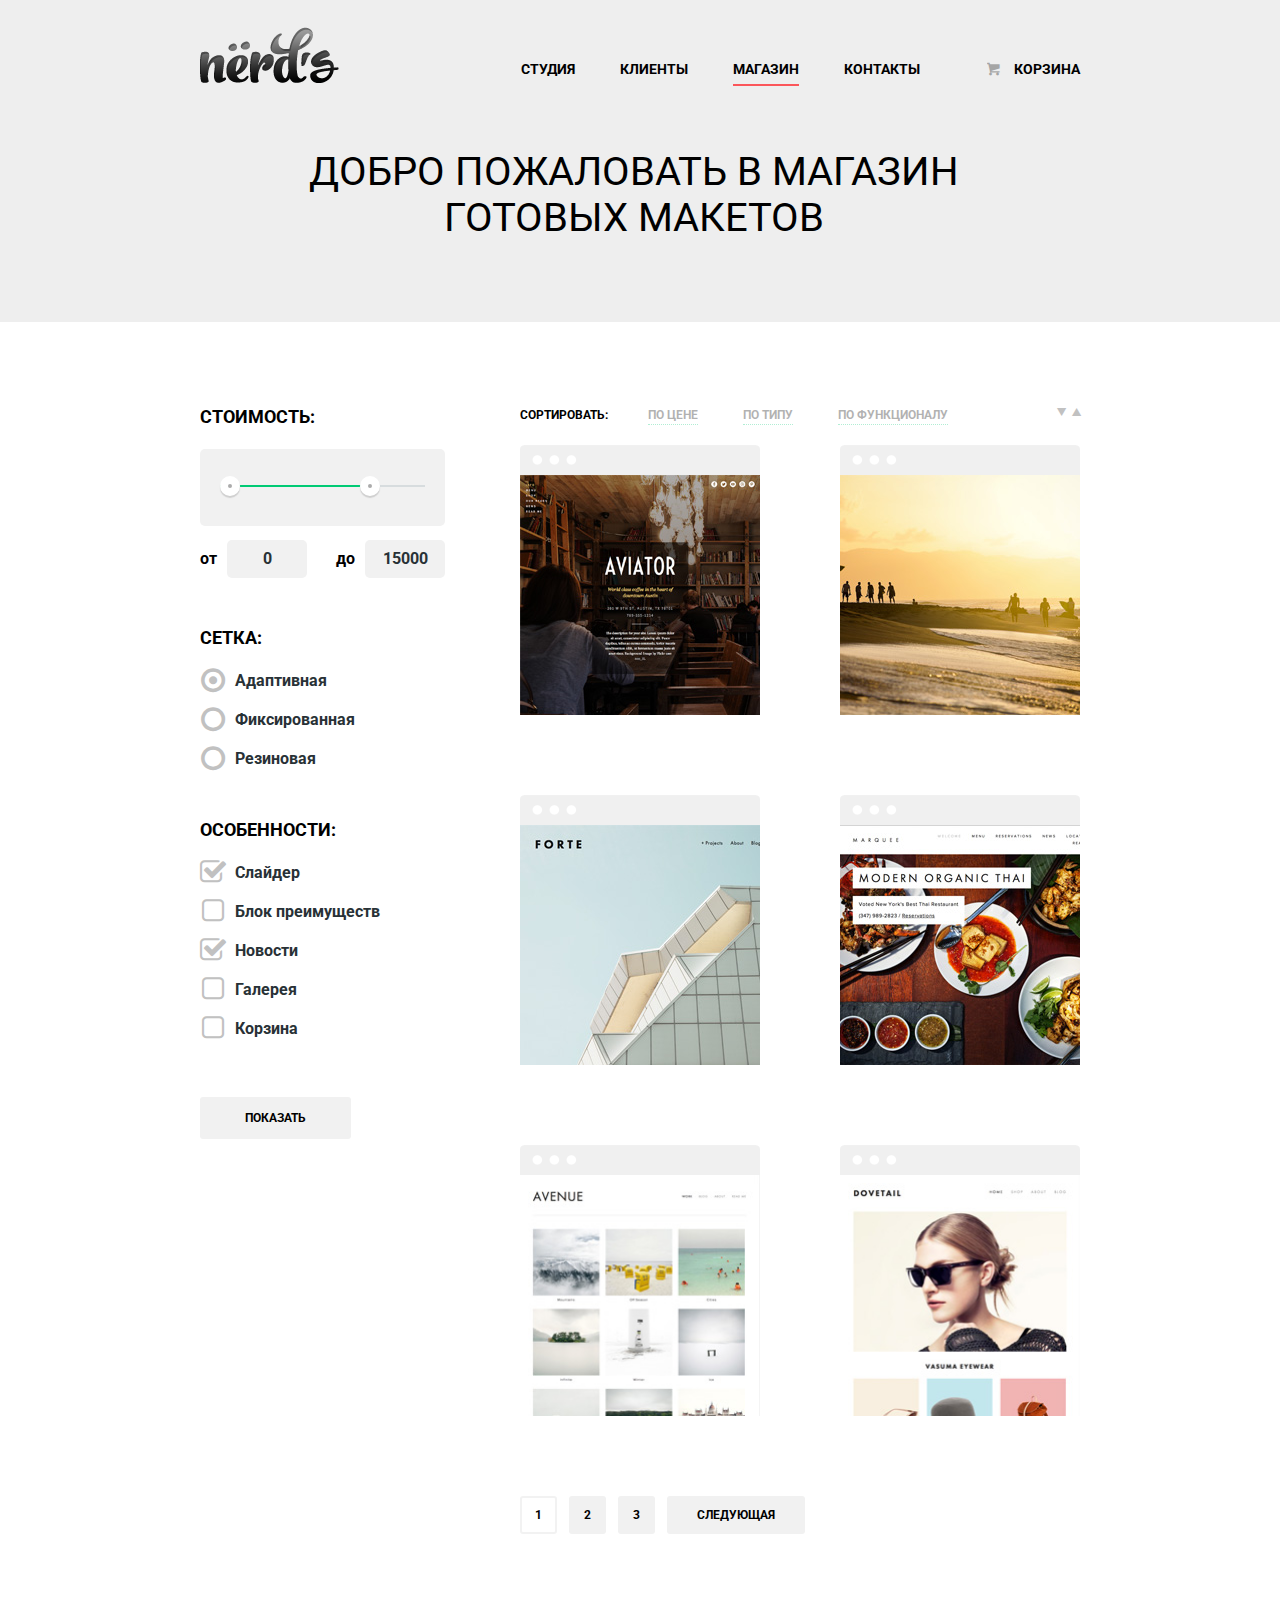
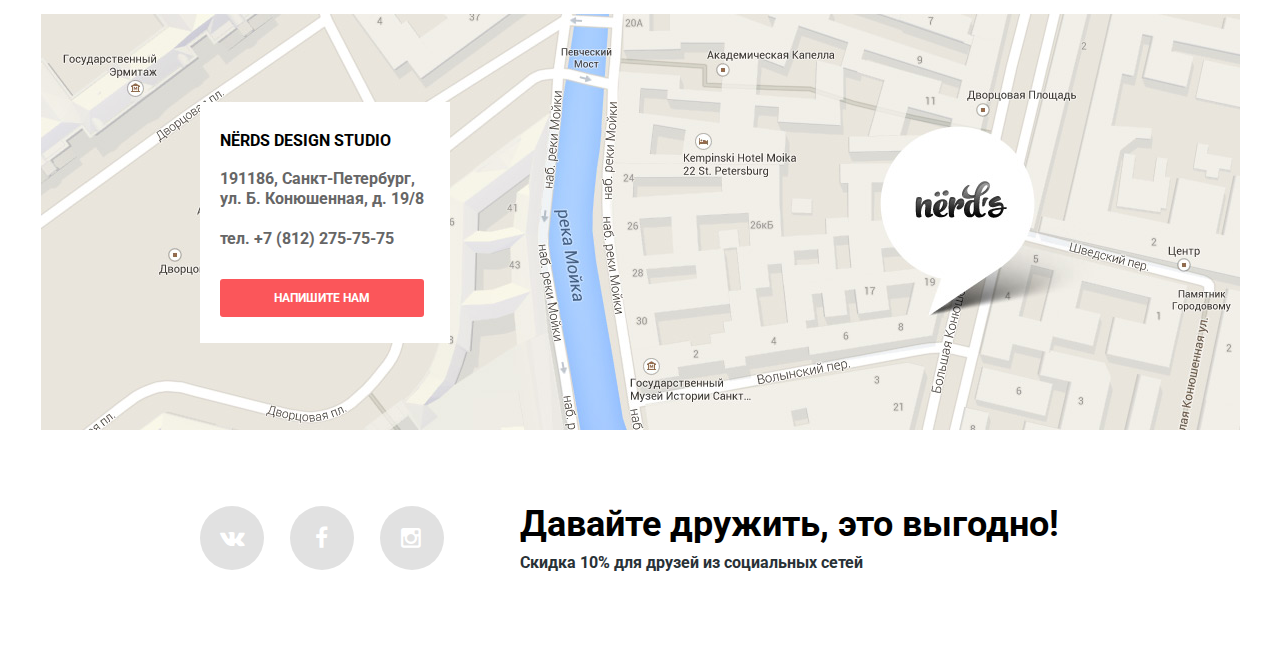
==== commit 2f5214cd: "Внес правки, вторая попытка" ====
--- a/catalog.html
+++ b/catalog.html
@@ -64,17 +64,17 @@
 	        	<legend>Сетка:</legend>
 	        	<div class="layout-field">
 		        	<label class="filter-radio">
-								<input type="radio" name="layout" id="adaptive"><span class="icon-circle-dot"></span>Адаптивная
+								<input type="radio" name="layout" id="adaptive" checked><span class="icon-circle"></span><span class="icon-circle-dot"></span>Адаптивная
 							</label>
 						</div>
 						<div class="layout-field">
 							<label class="filter-radio">
-								<input type="radio" name="layout" id="fixed"><span class="icon-circle"></span>Фиксированная
+								<input type="radio" name="layout" id="fixed"><span class="icon-circle"></span><span class="icon-circle-dot"></span>Фиксированная
 							</label>
 						</div>
 						<div class="layout-field">
 							<label class="filter-radio">
-								<input type="radio" name="layout" id="fluid"><span class="icon-circle"></span>Резиновая
+								<input type="radio" name="layout" id="fluid"><span class="icon-circle"></span><span class="icon-circle-dot"></span>Резиновая
 							</label>
 						</div>
 					</fieldset>
@@ -82,28 +82,28 @@
 	        	<legend>Особенности:</legend>
 	        	<div class="features-field">
 		        	<label class="filter-checkbox">
-								<input type="checkbox" name="slider" id="slider-field" checked><span class="icon-check-on"></span>
+								<input type="checkbox" name="slider" id="slider-field" checked><span class="icon-check-on"></span><span class="icon-check-off"></span>
 								Слайдер
 							</label>
 						</div>
 						<div class="features-field">
 							<label class="filter-checkbox">
-	        			<input type="checkbox" name="features" id="fetures-field"><span class="icon-check-off"></span>Блок преимуществ
+	        			<input type="checkbox" name="features" id="fetures-field"><span class="icon-check-on"></span><span class="icon-check-off"></span>Блок преимуществ
 	        		</label>
 	        	</div>
 	        	<div class="features-field">
 	        		<label class="filter-checkbox">
-	        			<input type="checkbox" name="news" id="news-field" checked><span class="icon-check-on"></span>Новости
+	        			<input type="checkbox" name="news" id="news-field" checked><span class="icon-check-on"></span><span class="icon-check-off"></span>Новости
 	        		</label>
 	        	</div>
 	        	<div class="features-field">
 	        		<label class="filter-checkbox">
-	        			<input type="checkbox" name="gallery" id="gallery-field"><span class="icon-check-off"></span>Галерея
+	        			<input type="checkbox" name="gallery" id="gallery-field"><span class="icon-check-on"></span><span class="icon-check-off"></span>Галерея
 	        		</label>
 	        	</div>
 	        	<div class="features-field">
 	        		<label class="filter-checkbox">
-	        			<input type="checkbox" name="basket" id="basket-fied"><span class="icon-check-off"></span>Корзина
+	        			<input type="checkbox" name="basket" id="basket-fied"><span class="icon-check-on"></span><span class="icon-check-off"></span>Корзина
 	        		</label>
 	        	</div>
 	        </fieldset>
--- a/css/style.css
+++ b/css/style.css
@@ -45,25 +45,15 @@
 .icon-check-on::before { content: "\2611"; } /* "☑" */
 .icon-instagramm::before { content: "📷"; } /* "\1f4f7" */
 
-/*h1 {
-	font-size: 36px;
-	line-height: 36px;
-	color: #000000;
-	font-weight: normal;
-	font-family: "Roboto", "Arial", sans-serif;
-	}
-h2 {
-	font-size: 36px;
-	line-height: 36px;
-	color: #000000;
-	font-weight: normal;
-	font-family: "Roboto", "Arial", sans-serif;
-	}*/
+img {
+  max-width: 100%;
+  height: auto;
+}
 .clearfix:after {
 	content: "";
 	display: table;
 	clear: both;
-	}
+}
 .container {
 	width: 900px;
 
@@ -101,6 +91,7 @@
 .main-navigation li {
 	display: inline-block;
 	padding: 0 23px;
+	margin-left: -1px;
 
 	font-size: 14px;
 	line-height: 30px;
@@ -179,7 +170,7 @@
 	
 	text-align: center;
 }
-.slider-controls i {
+.slider-controls label {
 	display: inline-block;
 	width: 4px;
 	height: 4px;
@@ -193,8 +184,14 @@
 	border-radius: 50%;
 	cursor: pointer;
 }
-.slider-controls .active {
+	#btn-1:checked ~ .slider-controls label[for="btn-1"],
+	#btn-2:checked ~ .slider-controls label[for="btn-2"],
+	#btn-3:checked ~ .slider-controls label[for="btn-3"] { 
 	background: #c1c1c1;
+}
+input[type="radio"] {
+	position: absolute;
+	opacity: 0;
 }
 .slide {
 	position: absolute;
@@ -238,6 +235,9 @@
 	background: #fb565a;
 	border-radius: 3px;
 }
+.slide {
+	display: none;
+}
 .slide:nth-child(1) {
 	background-image: url("../img/slider-img1.png");
 	background-repeat: no-repeat;
@@ -256,8 +256,14 @@
 .slide {
 	display: none;
 }
-.slide:nth-child(1) {
-	display: block;
+#btn-1:checked ~ .slides .slide:nth-child(1) { 
+  display: block;
+}
+#btn-2:checked ~ .slides .slide:nth-child(2) { 
+  display: block;
+}
+#btn-3:checked ~ .slides .slide:nth-child(3) { 
+  display: block;
 }
 .features {
 	padding: 80px 0;
@@ -350,7 +356,7 @@
 	box-shadow: inset 0 3px rgba(0, 0, 0, 0.15);
 }
 .index-content {
-	margin-bottom: 58px;
+	margin-bottom: 60px;
 }
 .index-content-row1 {
 	margin-bottom: 45px;
@@ -373,7 +379,7 @@
 .index-content p,
 .index-content h3,
 .index-content li,
- .index-content span{
+.index-content span{
 	font-weight: 400;
 }
 .index-content-right img {
@@ -391,6 +397,7 @@
 
  	font-size: 16px;
  	line-height: 8,56px;
+ 	font-weight: 700; 
  	text-transform: uppercase;
  	text-align: center;
  }
@@ -417,17 +424,34 @@
 
 	text-transform: uppercase;
 }
+.index-content-left  .row2-title {
+	font-size: 16px;
+	line-height: 22px;
+	letter-spacing: 0.1px;
+
+	color: #283136;
+}
+.index-content-right  .row2-title {
+	font-size: 16px;
+	line-height: 22px;
+	letter-spacing: 0.1px;
+
+	color: #283136;
+}
 .index-content ul {
 	padding: 0;
 	margin: 0;
 
 	list-style: none;
+	letter-spacing: 0.1px;
 }
 .index-content li {
 	position: relative;
 
-	padding: 12px 0;
+	padding: 11px 0;
 	padding-left: 35px;
+
+	color: #283136;
 }
 .index-content li:before {
 	position: absolute;
@@ -441,16 +465,19 @@
 	background: #fb565a;
 }
 .index-content-right li {
-	padding-left: 40px;
+	padding-left: 36px;
 }
 .index-content-left p {
  	margin-bottom: 0;
 
  	font-size: 16px;
  	line-height: 22px;
+ 	letter-spacing: 0.2px;
+
+ 	color: #283136;
 }
 .portfolio {
-	margin-bottom: 82px;
+	margin-bottom: 84px;
 
 	border-top: 2px solid #eeeeee;
 	border-bottom: 2px solid #eeeeee;
@@ -463,10 +490,10 @@
 }
 .portfolio-list li {
 	display: inline-block;
-  padding-top: 36px;
+  padding-top: 40px;
   padding-left: 10px;
   padding-right: 10px;
-  padding-bottom: 28px;
+  padding-bottom: 26px;
   margin-right: 103px;
 
 	vertical-align: middle;
@@ -877,6 +904,7 @@
 .filter-radio span {
 	margin-right: 10px;
 
+
 	font-size: 28px;
 	line-height: 20px;
 
@@ -888,17 +916,25 @@
 .filter-radio span:disabled{
 	color: #b5b5b5;
 	opacity: 0.3;
-	}
-.filter-radio input[type="radio"] + .icon-circle-dot {
+}
+.filter-radio .icon-circle-dot {
+	display: none;
 	position: absolute;
 	top: -5px;
 	left: -7px;
 }
-.filter-radio input[type="radio"] + .icon-circle {
+.filter-radio .icon-circle {
 	position: absolute;
 	top: -5px;
 	left: -7px;
 }
+.filter-radio input[type="radio"]:checked ~ .icon-circle-dot {
+	display: block;
+}
+.filter-radio input[type="radio"]:checked ~ .icon-circle {
+	display: none;
+}
+
 .features-field {
 	margin-bottom: 17px;
 }
@@ -936,15 +972,22 @@
 .filter-checkbox span:disabled {
 	opacity: 0.3;
 }
-.filter-checkbox input[type="checkbox"] + .icon-check-on {
+.filter-checkbox .icon-check-on {
+	display: none;
 	position: absolute;
 	top: -5px;
 	left: -7px;
 }
-.filter-checkbox input[type="checkbox"] + .icon-check-off {
+.filter-checkbox .icon-check-off {
 	position: absolute;
 	top: -5px;
 	left: -7px;
+}
+.filter-checkbox input[type="checkbox"]:checked ~ .icon-check-on {
+	display: block;
+}
+.filter-checkbox input[type="checkbox"]:checked ~ .icon-check-off {
+	display: none;
 }
 .filter .btn {
 	padding: 12px 45px;
@@ -971,7 +1014,7 @@
 .index-content-catalog {
 	float: right;
 	width: 560px;
-	margin-top: 80px;
+	margin-top: 79px;
 }
 .gallery {
 	font-size: 0;
@@ -1067,13 +1110,14 @@
 	box-shadow: inset 0 3px rgba(0, 0, 0, 0.15);
 }
 .gallery-sorting-tools {
+	min-height: 20px;
 	margin-bottom: 20px;
 }
 .gallery-sorting-tools p {
 	float: left;
 	width: 90px;
 	margin: 0;
-	margin-right: 32px;
+	margin-right: 8px;
 	padding-top: 5px;
 
 	font-size: 12px;
@@ -1103,6 +1147,9 @@
 	opacity: 0.3;
 	
 	border-bottom: 1px dotted #00ca74;
+}
+.sorting-btn:nth-child(3n){
+	margin-right: 0;
 }
 .sorting-btn:hover {
 	border-bottom: 1px solid #00ca74;
